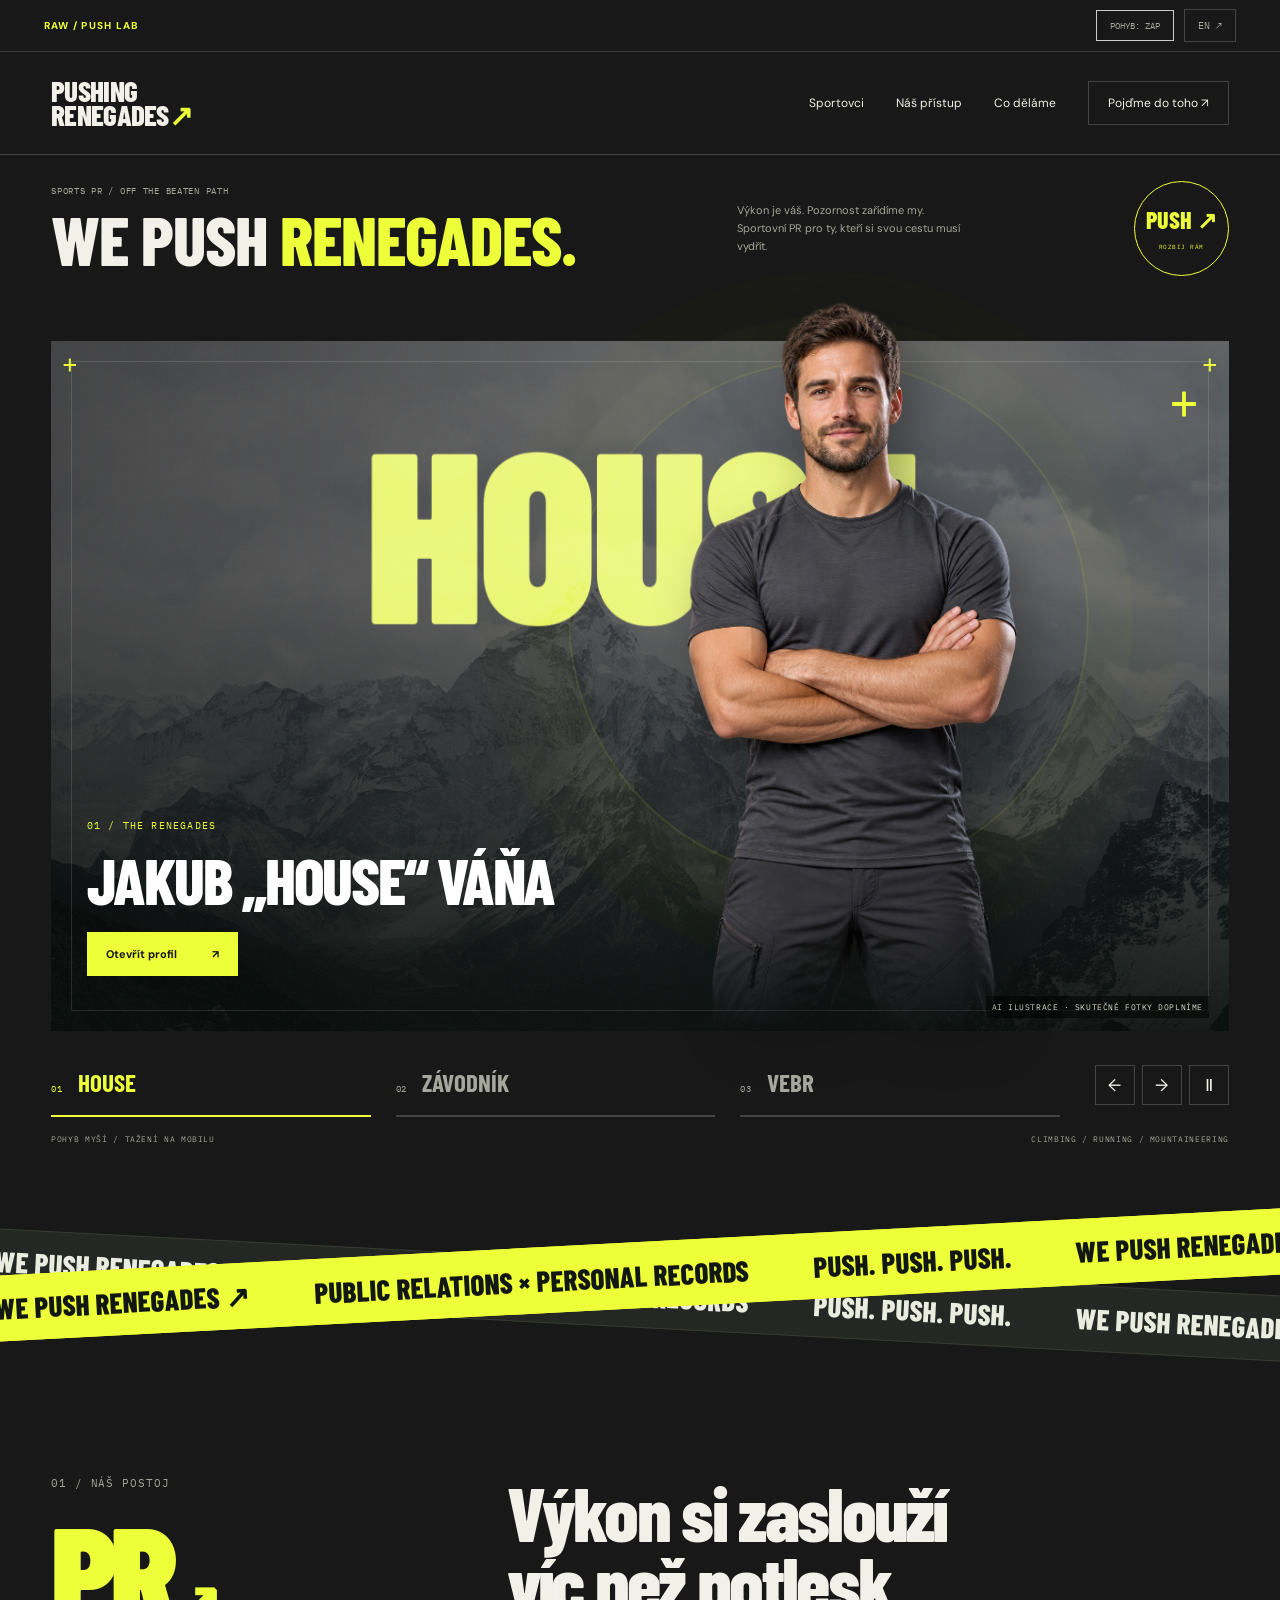
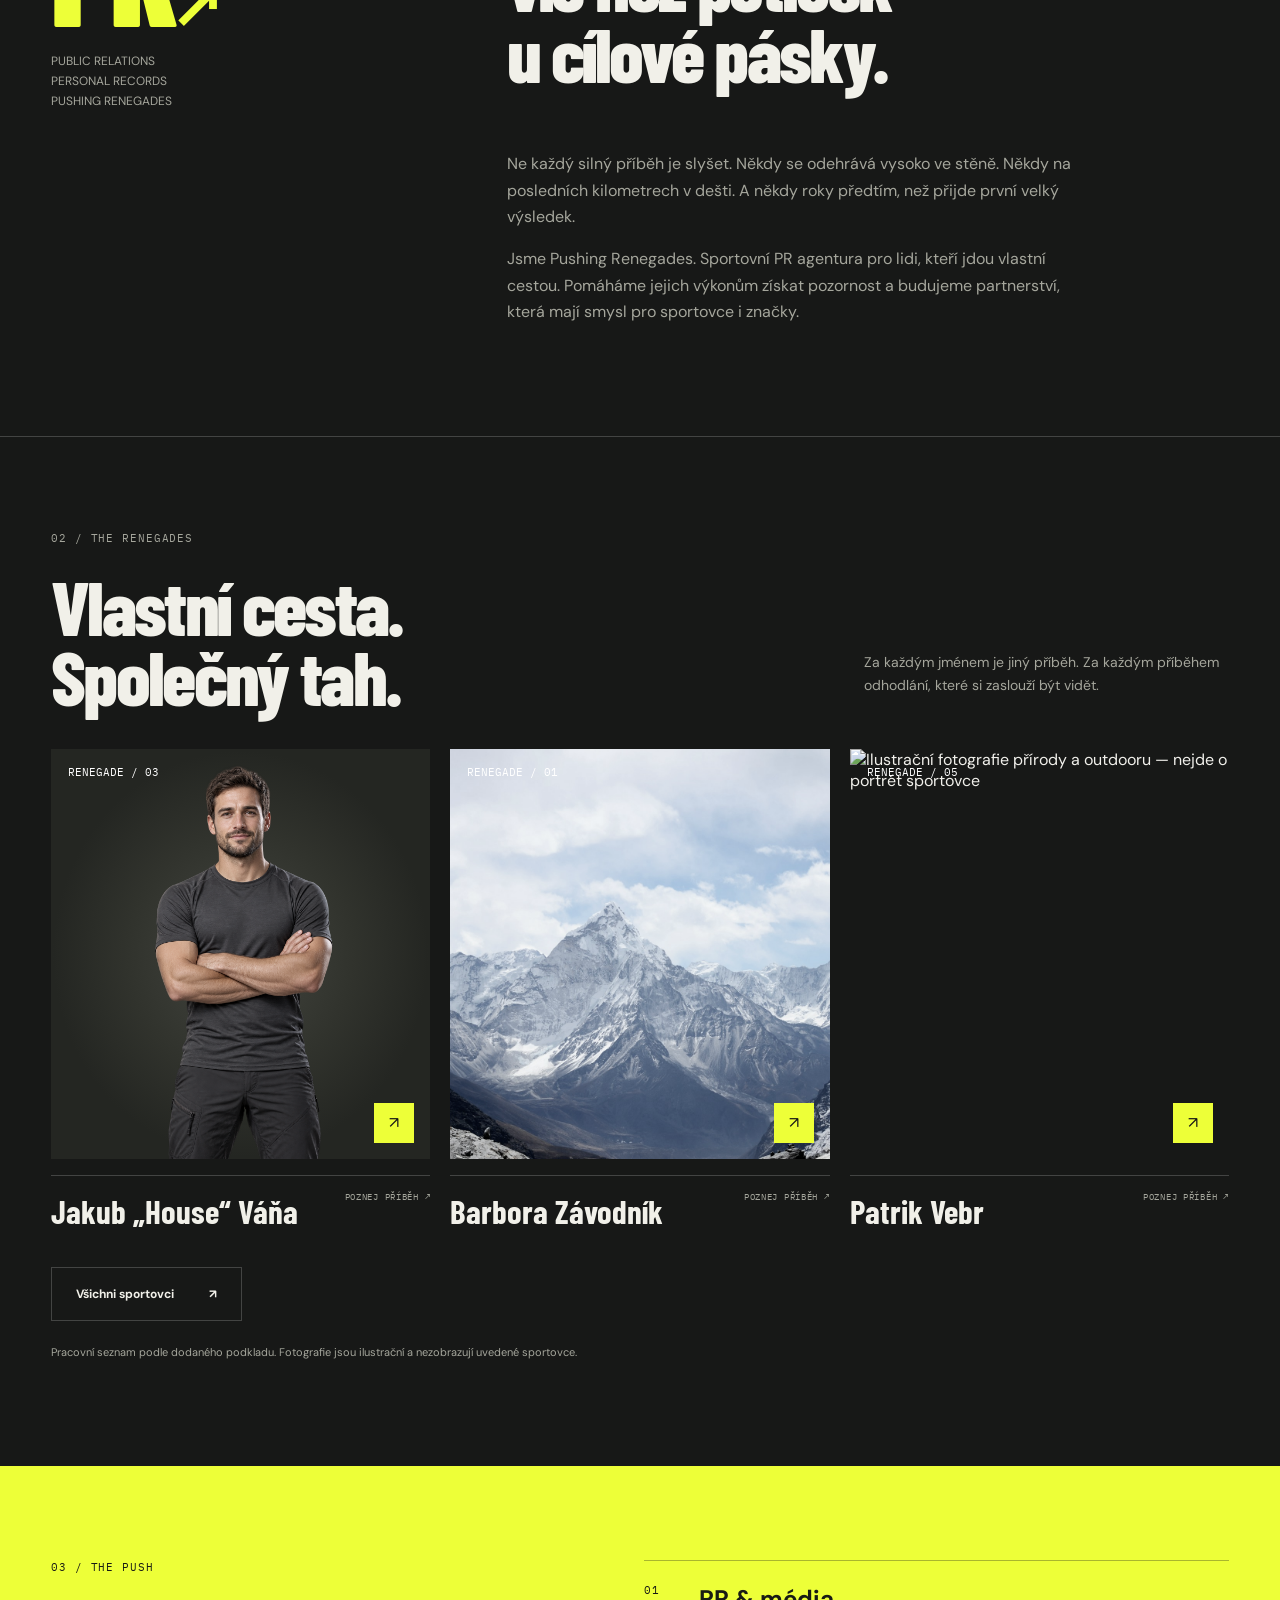
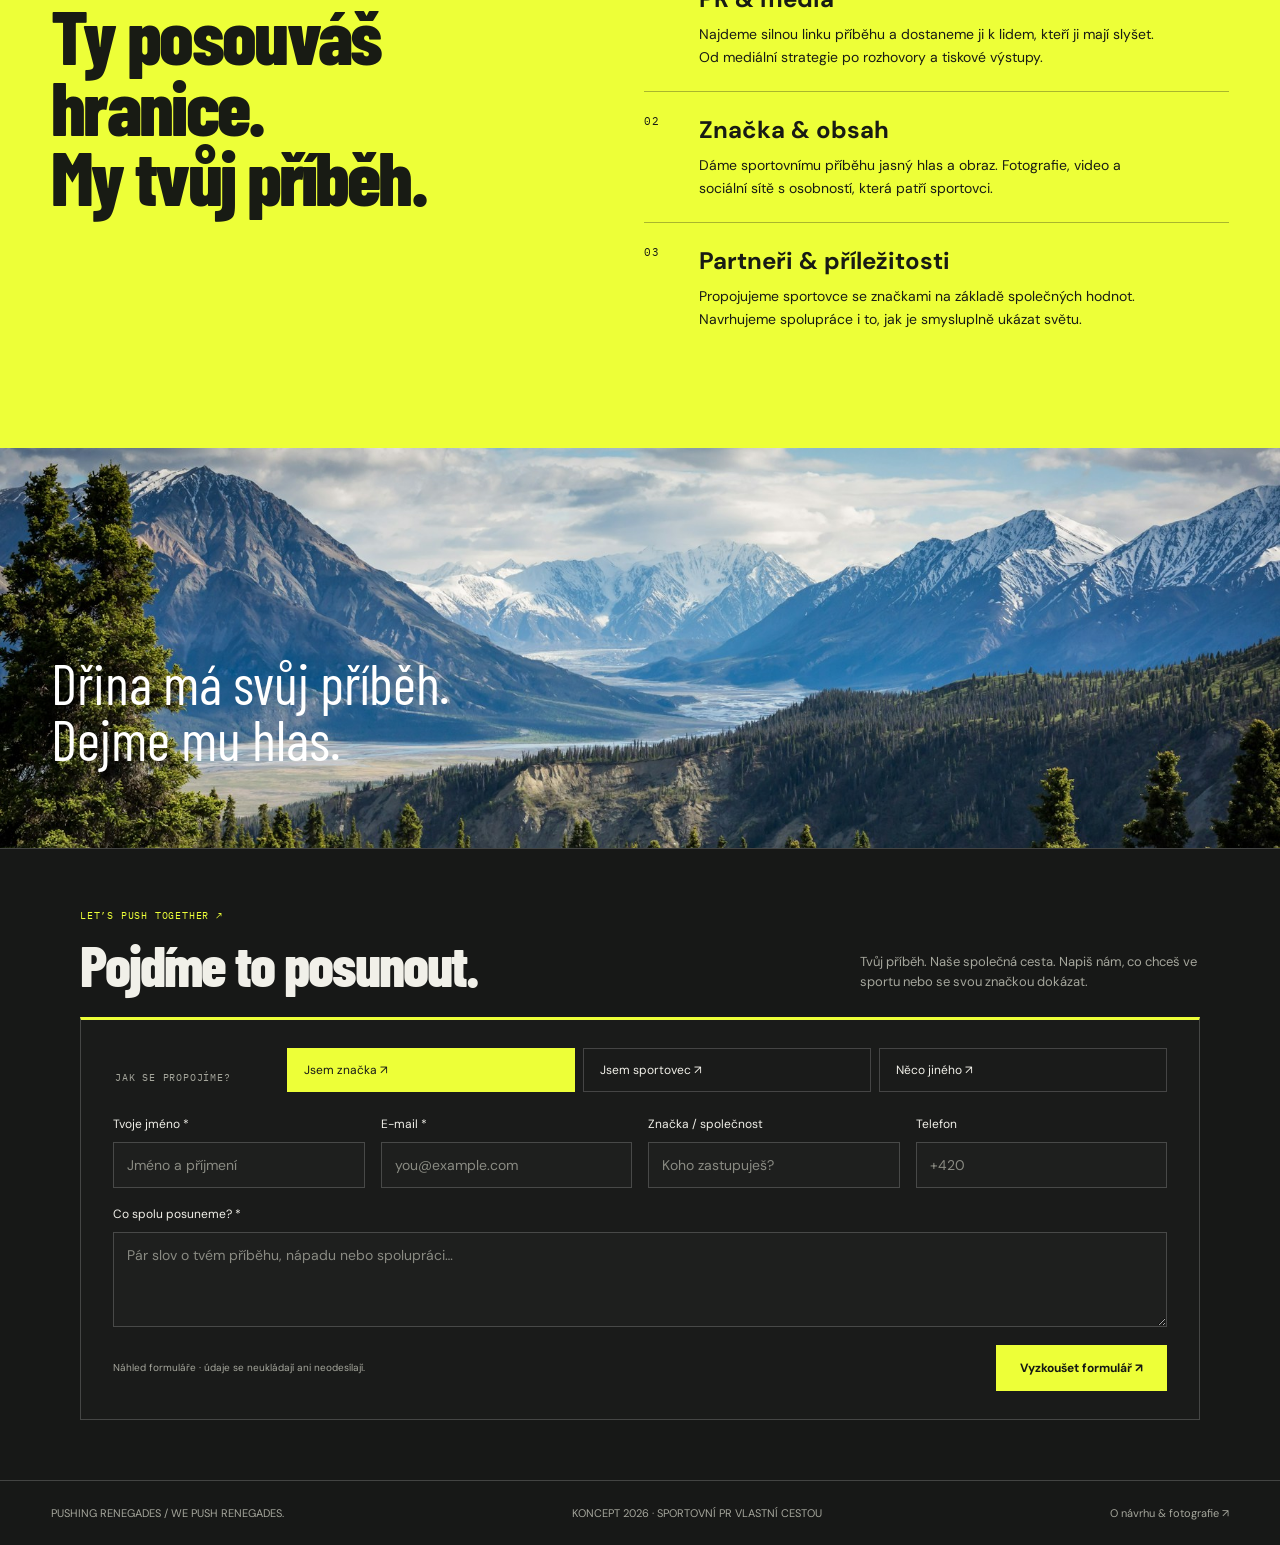
==== web/index.html @ ccca8bc5 "Initial commit: Pushing Renegades static web Co-Authored-By: Claude Opus 5.5 <noreply@anthropic.com>" ====
<!doctype html><html lang="cs"><head><meta charset="utf-8"><meta name="viewport" content="width=device-width,initial-scale=1"><meta name="description" content="Pushing Renegades. Sportovní PR, příběhy sportovců a partnerství se značkami."><title>Pushing Renegades — Design directions</title><link rel="stylesheet" href="style.css"><link rel="stylesheet" href="wow.css"><link rel="stylesheet" href="palettes.css"><link rel="stylesheet" href="refinement.css"></head><body><aside class="conceptbar"><a href="#" class="lab">RAW / PUSH LAB</a><div class="directions" aria-label="Varianty interakcí"><button data-experience="cinema">01 / BREAK THE FRAME</button><button data-experience="journey">02 / THE UNSEEN JOURNEY</button><button data-experience="partners">03 / BACK A RENEGADE</button></div><button id="motion-toggle" aria-pressed="true">POHYB: ZAP</button><button id="language">EN ↗</button></aside><aside class="palettebar" aria-label="Barevné varianty Break the Frame"><span>BREAK THE FRAME / COLOUR STUDY</span><div><button data-palette="chalk"><i style="background:#f5f3ec;border-color:#964719"></i>01 KŘÍDA / COPPER</button><button data-palette="sand"><i style="background:#e9dfc8;border-color:#4c5032"></i>02 PÍSEK / OLIVE</button><button data-palette="mist"><i style="background:#e4edef;border-color:#285963"></i>03 MLHA / PETROL</button><button data-palette="dark"><i style="background:#171817;border-color:#edff38"></i>04 PŮVODNÍ RAW</button></div></aside><div id="app"></div><dialog id="modal"><button id="close" aria-label="Zavřít / Close">×</button><div id="modalbody"></div></dialog><script src="app.js"></script><script src="wow.js"></script></body></html>
---- web/style.css ----
@import url('https://fonts.googleapis.com/css2?family=Barlow+Condensed:wght@600;700;800;900&family=DM+Sans:wght@400;500;600;700&family=IBM+Plex+Mono:wght@400;500&family=Manrope:wght@400;500;600;700;800&family=Playfair+Display:ital,wght@0,500;0,600;1,500&display=swap');
*{box-sizing:border-box}html{scroll-behavior:smooth;scroll-padding-top:95px}body{margin:0;background:var(--bg);color:var(--ink);font-family:var(--sans);--bg:#171817;--ink:#f1f0e9;--accent:#edff38;--muted:#a5a69c;--line:#ffffff30;--sans:'DM Sans',sans-serif;--heading:'Barlow Condensed',Impact,sans-serif}button,a{touch-action:manipulation}a{color:inherit;text-decoration:none}button{font:inherit;cursor:pointer}button:focus-visible,a:focus-visible{outline:3px solid var(--accent);outline-offset:5px}button{color:inherit}img{width:100%;height:100%;object-fit:cover;display:block}p{line-height:1.65}h1,h2,h3,p{margin-top:0}h1,h2{font-family:var(--heading);font-weight:800;line-height:.92;letter-spacing:-.035em}h2{font-size:clamp(50px,6vw,90px)}h3{font-size:24px}small,.eyebrow,.meta{font-family:'IBM Plex Mono',monospace;font-size:11px;letter-spacing:.08em;text-transform:uppercase}.conceptbar{min-height:52px;background:#f5f5f0;color:#161815;display:flex;align-items:center;justify-content:space-between;gap:20px;padding:9px 3.4%;position:sticky;top:0;z-index:20;border-bottom:1px solid #ddd}.lab{font-size:10px;letter-spacing:.13em;font-weight:800}.directions{display:flex;gap:5px}.conceptbar button{background:none;border:1px solid transparent;padding:9px 13px;font-family:'IBM Plex Mono',monospace;font-size:10px}.conceptbar button.active{background:#171817;color:#fff}.conceptbar #language{border-color:#ccc}.site-nav{display:flex;align-items:center;justify-content:space-between;padding:27px 4%;border-bottom:1px solid var(--line);gap:25px}.wordmark{font-family:var(--heading);font-size:29px;font-weight:800;line-height:.82;letter-spacing:-.025em}.wordmark b{color:var(--accent)}.site-nav nav{display:flex;align-items:center;gap:32px;font-size:12px}.nav-cta{border:1px solid var(--line);padding:13px 19px}.hero{position:relative;min-height:720px;padding:48px 4% 34px;overflow:hidden;display:flex;flex-direction:column;justify-content:space-between}.hero .backdrop{position:absolute;inset:0;z-index:-2}.hero:after{content:'';position:absolute;inset:0;background:linear-gradient(90deg,#0009,transparent 85%),linear-gradient(0deg,#0007,transparent 60%);z-index:-1}.hero h1{font-size:clamp(85px,12.5vw,200px);max-width:1150px;margin:34px 0;color:#f8f8ee;text-transform:uppercase}.hero h1 em{font-style:normal;color:var(--accent)}.hero-top,.hero-bottom{display:flex;justify-content:space-between;align-items:flex-start;gap:25px;color:#fff}.hero-bottom p{max-width:365px;font-size:15px}.button{display:inline-flex;align-items:center;justify-content:space-between;gap:35px;padding:18px 24px;background:var(--accent);color:#141714;border:0;font-size:12px;font-weight:700}.button.ghost{background:transparent;border:1px solid var(--line);color:var(--ink)}.hero-bottom .button{align-self:end}.ticker{padding:19px 4%;display:flex;justify-content:space-between;gap:15px;overflow:hidden;background:var(--accent);color:#161815;font-family:var(--heading);font-size:26px;font-weight:700;white-space:nowrap}.section{padding:94px 4%}.section-head{display:flex;justify-content:space-between;gap:45px;align-items:end;margin-bottom:38px}.section-head p{max-width:365px;color:var(--muted);font-size:14px}.eyebrow{display:block;margin-bottom:25px;color:var(--muted)}.section-head h2{margin-bottom:0}.manifesto{display:grid;grid-template-columns:1fr 2fr;gap:8%;border-bottom:1px solid var(--line)}.manifesto h2{max-width:900px}.manifesto p{max-width:590px;color:var(--muted)}.manifesto .pr-stamp{font:900 140px/.8 var(--heading);color:var(--accent);letter-spacing:-.06em}.athletes{display:grid;grid-template-columns:repeat(3,1fr);gap:30px 20px}.athlete .picture{height:410px;position:relative;overflow:hidden}.athlete img{transition:transform .5s;filter:saturate(.65)}.athlete:hover img{transform:scale(1.035)}.picture .number{position:absolute;top:16px;left:17px;color:white;font-family:'IBM Plex Mono',monospace;font-size:11px}.picture .arrow{position:absolute;bottom:16px;right:16px;width:40px;height:40px;background:var(--accent);color:#151515;display:grid;place-items:center}.athlete .caption{border-top:1px solid var(--line);margin-top:16px;padding-top:15px;display:flex;justify-content:space-between;gap:15px}.athlete h3{font-family:var(--heading);font-size:33px;margin:0}.athlete small{font-size:9px;color:var(--muted);max-width:100px}.note{font-size:11px;color:var(--muted);margin-top:22px}.services{background:var(--accent);color:#181b14;display:grid;grid-template-columns:1fr 1.2fr;gap:9%}.services .eyebrow{color:inherit}.service{border-top:1px solid #16181550;padding:22px 0;display:grid;grid-template-columns:40px 1fr;gap:15px}.service h3{margin-bottom:9px}.service p{font-size:14px;max-width:460px;margin:0}.landscape{height:400px;position:relative}.landscape p{position:absolute;bottom:25px;left:4%;color:#fff;font-family:var(--heading);font-size:56px;line-height:1}.contact{display:grid;grid-template-columns:1.5fr 1fr;gap:10%;align-items:center}.contact h2{font-size:clamp(60px,8vw,120px)}.contact p{color:var(--muted)}footer{padding:25px 4%;border-top:1px solid var(--line);display:flex;justify-content:space-between;gap:20px;font-size:11px;color:var(--muted)}.profile-hero{display:grid;grid-template-columns:1fr 1fr;min-height:640px}.profile-copy{padding:55px 8%;display:flex;flex-direction:column;align-items:start;justify-content:space-between}.profile-copy h1{font-size:clamp(65px,8vw,130px);margin:35px 0}.profile-image{position:relative;min-height:550px}.profile-image small{position:absolute;bottom:18px;left:20px;color:white;background:#1119;padding:9px}.profile-copy p{color:var(--muted);max-width:420px}.socials{display:flex;gap:8px;flex-wrap:wrap}.socials button{border:1px solid var(--line);background:none;padding:11px 15px;font-size:11px}.story{display:grid;grid-template-columns:1fr 1.4fr;gap:12%;border-top:1px solid var(--line)}.story p{color:var(--muted)}.partners{background:var(--accent);color:#171a15}.partners .eyebrow,.partners p{color:inherit}.partnergrid{display:grid;grid-template-columns:2fr 1fr 1fr;gap:15px}.partner{border:1px solid #16181540;padding:35px;min-height:170px;display:flex;flex-direction:column;justify-content:space-between}.partner strong{font-family:var(--heading);font-size:32px}.partner small{font-size:9px}.gallery{display:grid;grid-template-columns:1.4fr 1fr 1fr;gap:15px;height:360px}.gallery button{padding:0;border:0;position:relative;overflow:hidden}.gallery .play{position:absolute;inset:0;display:grid;place-items:center;color:white;font-size:45px;background:#0002}.gallery label{position:absolute;bottom:18px;left:18px;color:#fff;font-size:12px}.spec{padding:25px 4%;border-bottom:1px solid var(--line);display:flex;justify-content:space-between;gap:20px;font:10px/1.5 'IBM Plex Mono',monospace;color:var(--muted)}dialog{max-width:900px;width:90%;max-height:90vh;border:1px solid var(--line);background:var(--bg);color:var(--ink);padding:45px}dialog::backdrop{background:#000b}dialog #close{position:absolute;top:10px;right:15px;background:none;border:0;font-size:30px}dialog img{max-height:70vh;object-fit:contain}dialog h2{font-size:50px}dialog p{max-width:600px}.field{--bg:#ece9df;--ink:#253b2e;--accent:#bf542f;--muted:#657064;--line:#253b2e35;--heading:'Playfair Display',Georgia,serif;--sans:'DM Sans',sans-serif}.field .wordmark{font-family:'DM Sans',sans-serif;font-size:23px}.field .hero{margin:24px 4% 0;padding:0;min-height:690px;display:grid;grid-template-columns:1.1fr 1fr;gap:45px;overflow:visible}.field .hero .backdrop{position:absolute;left:52%;width:48%;height:100%;z-index:0}.field .hero:after{display:none}.field .hero-top{grid-column:1;color:var(--ink);padding-top:25px}.field .hero-top span:last-child{display:none}.field .hero h1{grid-column:1;color:var(--ink);font-size:clamp(65px,7.4vw,115px);font-weight:500;line-height:1.03;text-transform:none;position:relative;z-index:1;width:116%;margin:10px 0}.field .hero h1 em{font-style:italic}.field .hero-bottom{grid-column:1;color:var(--ink);flex-direction:column;align-items:start;justify-content:start;padding-bottom:30px}.field .hero-bottom .button{align-self:start;color:#fff}.field .ticker{margin-top:30px;background:none;color:var(--ink);font:11px 'IBM Plex Mono',monospace;border-block:1px solid var(--line);padding-block:24px}.field h2{font-weight:500;line-height:1.07;font-size:clamp(43px,5vw,73px)}.field .manifesto{grid-template-columns:1fr 1.65fr}.field .manifesto .pr-stamp{font-family:var(--heading);font-size:100px;font-style:italic}.field .athletes{grid-template-columns:repeat(3,1fr);gap:45px 30px}.field .athlete:nth-child(3n+2){padding-top:65px}.field .athlete h3{font-size:25px;font-weight:500}.field .picture .arrow{background:var(--bg);color:var(--ink);border-radius:50%}.field .services{background:#253b2e;color:#eee9df}.field .service{border-color:#ffffff45}.field .contact h2{font-size:80px}.field .button{color:#fff}.field .partners{background:#dedfce;color:#253b2e}.field .profile-copy h1{font-weight:500}.altitude{--bg:#e8eef0;--ink:#102c3a;--accent:#ace8ff;--muted:#5b7482;--line:#102c3a35;--heading:'Manrope',sans-serif;--sans:'Manrope',sans-serif}.altitude .site-nav{background:#102c3a;color:#f1f6f7}.altitude .wordmark{font-size:23px;letter-spacing:-.05em}.altitude .hero{min-height:750px;text-align:center;align-items:center;padding-top:38px}.altitude .hero:after{background:linear-gradient(0deg,#09202bec,transparent 80%)}.altitude .hero .backdrop img{object-position:50% 43%}.altitude .hero h1{font-size:clamp(65px,8.7vw,140px);max-width:1120px;letter-spacing:-.075em;line-height:1.04;margin-top:130px}.altitude .hero-top,.altitude .hero-bottom{width:100%}.altitude .hero-top{justify-content:space-between}.altitude .hero-bottom{text-align:left;align-items:end}.altitude .ticker{font:11px 'IBM Plex Mono',monospace;background:#102c3a;color:#ace8ff;padding-block:25px}.altitude h2{font-size:clamp(43px,5vw,75px);line-height:1.08;letter-spacing:-.06em}.altitude .manifesto .pr-stamp{font:800 120px/.9 'Manrope',sans-serif;color:#102c3a}.altitude .athletes{grid-template-columns:repeat(2,1fr);gap:35px}.altitude .athlete .picture{height:370px}.altitude .athlete h3{font-size:26px}.altitude .services{background:#102c3a;color:#eef7ff}.altitude .service{border-color:#ffffff35}.altitude .partners{background:#102c3a;color:#eef7ff}.altitude .partner{border-color:#ffffff45}.altitude .profile-copy h1{font-size:clamp(60px,6.5vw,105px);line-height:1.02}.altitude .landscape{height:460px}.altitude .landscape p{font-size:55px;max-width:650px}.altitude .contact h2{font-size:75px}
@media(min-width:1700px){#app{max-width:1800px;margin:auto}}@media(max-width:900px){.lab{display:none}.conceptbar{gap:7px;padding:8px 3%}.conceptbar button{padding:9px 6px;font-size:9px}.site-nav nav{gap:15px}.hero{min-height:620px}.hero h1{font-size:110px}.section{padding:65px 5%}.athlete .picture{height:310px}.manifesto{gap:30px}.manifesto .pr-stamp{font-size:100px}.field .hero h1{font-size:75px}.field .hero{min-height:650px}.athlete .caption{flex-direction:column}.athlete small{max-width:none}.partner{padding:25px}.gallery{height:280px}.profile-copy h1{font-size:70px}}@media(max-width:600px){.conceptbar{flex-wrap:nowrap}.directions{gap:0;flex:1;justify-content:space-between}.conceptbar button{font-size:8px;padding:10px 4px}.site-nav{padding:22px 5%;align-items:center}.wordmark{font-size:25px}.site-nav nav a:not(.nav-cta){display:none}.nav-cta{font-size:10px;padding:11px}.hero{min-height:620px;padding:30px 5%}.hero-top{font-size:9px}.hero-top span:last-child{max-width:100px;text-align:right}.hero h1{font-size:clamp(72px,20vw,120px);line-height:.93}.hero-bottom{flex-direction:column;gap:10px}.hero-bottom .button{align-self:start}.hero-bottom p{font-size:13px}.ticker{font-size:19px;gap:30px}.ticker span:nth-child(n+3){display:none}.section{padding:60px 5%}.section-head{align-items:start;flex-direction:column;gap:20px}.section-head p{margin:0}.manifesto,.services,.contact,.story{grid-template-columns:1fr;gap:30px}.manifesto .pr-stamp{font-size:75px}.manifesto h2{font-size:52px}.athletes,.field .athletes,.altitude .athletes{grid-template-columns:1fr 1fr;gap:28px 14px}.athlete .picture,.altitude .athlete .picture{height:240px}.athlete h3,.field .athlete h3,.altitude .athlete h3{font-size:22px}.athlete small{font-size:8px}.picture .arrow{width:28px;height:28px;right:8px;bottom:8px}.picture .number{left:10px;top:10px}.landscape{height:300px}.landscape p{font-size:42px}.contact h2,.field .contact h2,.altitude .contact h2{font-size:58px}.spec{flex-direction:column;font-size:9px;gap:7px}.field .hero{display:flex;margin:0;padding:35px 5% 0;min-height:0;gap:10px;align-items:start}.field .hero .backdrop{position:relative;left:0;width:100%;height:350px;order:4}.field .hero h1{font-size:70px;width:100%;margin:10px 0}.field .hero-top{padding:0}.field .hero-bottom{padding:0 0 25px}.field .ticker{margin-top:20px}.field .manifesto{grid-template-columns:1fr}.field .athlete:nth-child(3n+2){padding-top:0}.field h2{font-size:45px}.altitude .hero{min-height:670px}.altitude .hero h1{font-size:65px;margin-top:95px}.altitude .hero-top span:last-child{display:none}.altitude .hero-bottom{align-items:start}.altitude .landscape p{font-size:38px}.profile-hero{grid-template-columns:1fr}.profile-copy{padding:35px 5%}.profile-copy h1,.field .profile-copy h1,.altitude .profile-copy h1{font-size:75px}.profile-image{min-height:400px;height:400px}.partnergrid{grid-template-columns:1fr 1fr}.partner:first-child{grid-column:1/-1}.partner{min-height:140px}.gallery{height:auto;grid-template-columns:1fr 1fr}.gallery button{height:200px}.gallery button:first-child{grid-column:1/-1;height:280px}footer{flex-direction:column}.services h2{margin-bottom:20px}dialog{padding:40px 25px}}@media(prefers-reduced-motion:reduce){html{scroll-behavior:auto}*{transition:none!important}}

.hero{isolation:isolate}
/* V2: raw motion / layered athlete showcase */
body{overflow-x:hidden}.field{--bg:#191a16;--ink:#efeadb;--accent:#ff6535;--muted:#aaa89c;--line:#efeadb30;--heading:'Barlow Condensed',Impact,sans-serif;--sans:'DM Sans',sans-serif}.altitude{--bg:#080e12;--ink:#e8f3f7;--accent:#6ce9fa;--muted:#8fa6b0;--line:#c6e5f02c;--heading:'Barlow Condensed',Impact,sans-serif;--sans:'Manrope',sans-serif}.conceptbar{gap:10px}.conceptbar #motion-toggle{font-size:9px;border-color:#ccc;white-space:nowrap}.field .wordmark,.altitude .wordmark{font-family:var(--heading);font-size:29px}.field h2,.altitude h2{font-family:var(--heading);font-weight:800;line-height:.94;text-transform:uppercase;font-size:clamp(48px,6vw,90px);letter-spacing:-.025em}.field .manifesto{grid-template-columns:1fr 2fr}.field .manifesto .pr-stamp,.altitude .manifesto .pr-stamp{font-family:var(--heading);font-size:140px;font-style:normal;color:var(--accent)}.field .athlete:nth-child(3n+2){padding-top:0}.field .athlete h3,.altitude .athlete h3{font:700 33px/.98 var(--heading);text-transform:uppercase}.field .athlete .picture{clip-path:polygon(0 0,100% 0,100% 92%,90% 100%,0 100%)}.field .picture .arrow{background:var(--accent);color:#111;border-radius:0}.field .services{background:#3c3d2d}.field .partners{background:var(--accent);color:#141510}.field .button{color:#12130f}.field .profile-copy h1{font-weight:800;text-transform:uppercase}.altitude .site-nav,.altitude .services,.altitude .partners{background:#101b22}.altitude .athletes{grid-template-columns:repeat(3,1fr);gap:22px}.altitude .athlete .picture{height:410px}.altitude .profile-copy h1{font-family:var(--heading);text-transform:uppercase}.altitude .section{background-image:linear-gradient(#8ad2e005 1px,transparent 1px),linear-gradient(90deg,#8ad2e005 1px,transparent 1px);background-size:70px 70px}.button{transition:transform .25s,box-shadow .25s}.button:hover{transform:translateY(-3px);box-shadow:5px 5px 0 #ffffff25}.showcase{--mx:0;--my:0;position:relative;padding:30px 4% 16px;isolation:isolate;outline-offset:-4px}.showcase-head{display:flex;align-items:center;justify-content:space-between;gap:40px;margin-bottom:26px}.showcase-head .eyebrow{margin-bottom:12px;font-size:9px}.showcase h1{font-family:var(--heading);font-size:clamp(38px,4.3vw,68px);margin:0;line-height:.9;letter-spacing:-.015em}.showcase h1 em{color:var(--accent);font-style:normal}.showcase-head p{max-width:290px;font-size:12px;margin:0;color:var(--muted)}.depth-stage{height:clamp(460px,45vw,680px);position:relative;perspective:1500px;margin-top:40px}.depth-slide{position:absolute;inset:0;opacity:0;visibility:hidden;pointer-events:none;transition:opacity .65s,visibility .65s;transform-style:preserve-3d}.depth-slide.is-current{opacity:1;visibility:visible;pointer-events:auto}.scene-background{position:absolute;inset:0;overflow:hidden;background:#252c25;clip-path:polygon(0 0,100% 0,100% 100%,0 100%)}.scene-background img{filter:brightness(.57) saturate(.42);transform:scale(1.09) translate(calc(var(--mx)*-15px),calc(var(--my)*-10px));transition:transform .7s ease-out}.scene-shade{position:absolute;inset:0;background:linear-gradient(0deg,#080c0ad9,transparent 65%),linear-gradient(90deg,#0005,transparent 60%)}.scene-lines{position:absolute;inset:16px;border:1px solid #ffffff20;pointer-events:none}.scene-lines:before,.scene-lines:after{content:'+';font:26px 'IBM Plex Mono',monospace;position:absolute;top:-16px;color:var(--accent)}.scene-lines:before{left:-10px}.scene-lines:after{right:-10px}.scene-word{position:absolute;left:0;right:0;top:9%;font:900 clamp(100px,17vw,270px)/.8 var(--heading);text-align:center;letter-spacing:-.02em;color:var(--accent);transform:translate3d(calc(var(--mx)*14px),calc(var(--my)*9px),35px);transition:transform .7s ease-out;white-space:nowrap;opacity:.95}.scene-figure{position:absolute;left:35%;right:2%;top:-58px;bottom:0;pointer-events:none;transform:translate3d(calc(var(--mx)*38px),calc(var(--my)*22px),85px) rotateY(calc(var(--mx)*7deg));transition:transform .7s ease-out;filter:drop-shadow(15px 25px 25px #0005);transform-origin:50% 80%}.scene-figure img{object-fit:contain;object-position:50% 100%;width:100%;height:100%}.scene-copy{position:absolute;left:3%;bottom:40px;z-index:4;max-width:48%}.scene-index{font:10px 'IBM Plex Mono',monospace;letter-spacing:.12em;color:var(--accent)}.scene-copy h2,.field .scene-copy h2,.altitude .scene-copy h2{color:#fff;font:800 clamp(35px,5vw,75px)/.91 var(--heading);margin:17px 0 22px;max-width:500px;text-transform:uppercase}.scene-copy .button{font-size:11px;padding:15px 19px}.scene-grit{position:absolute;inset:0;pointer-events:none;opacity:.08;background-image:url("data:image/svg+xml,%3Csvg xmlns='http://www.w3.org/2000/svg' width='140' height='140'%3E%3Cfilter id='n'%3E%3CfeTurbulence type='fractalNoise' baseFrequency='.85' numOctaves='3' stitchTiles='stitch'/%3E%3C/filter%3E%3Crect width='100%25' height='100%25' opacity='.7' filter='url(%23n)'/%3E%3C/svg%3E")}.scene-caption{position:absolute;bottom:13px;right:20px;font:8px 'IBM Plex Mono',monospace;letter-spacing:.07em;color:#dfdfd3;background:#0008;padding:6px;z-index:5}.scene-cross{position:absolute;right:30px;top:35px;font:50px/1 'IBM Plex Mono',monospace;color:var(--accent)}.depth-slide.is-current .scene-copy{animation:copy-in .65s both}.depth-slide.is-current .scene-word{animation:word-in .8s both}.carousel-controls{display:flex;gap:35px;align-items:center;margin-top:23px}.carousel-tabs{display:grid;grid-template-columns:repeat(3,1fr);flex:1;gap:25px}.carousel-tab{position:relative;display:flex;align-items:baseline;gap:15px;padding:13px 0 18px;background:none;border:0;border-bottom:2px solid var(--line);color:var(--muted);text-align:left}.carousel-tab small{font-size:9px}.carousel-tab span{font:700 25px var(--heading)}.carousel-tab.selected{color:var(--accent);border-bottom-color:var(--accent)}.carousel-tab i{position:absolute;bottom:-2px;left:0;height:2px;width:100%;background:var(--ink);transform:scaleX(0);transform-origin:left}.autoplay-on .carousel-tab.selected i{animation:slide-progress 6.5s linear infinite}.carousel-arrows{display:flex;gap:7px}.carousel-arrows button{height:40px;width:40px;border:1px solid var(--line);background:transparent;font-size:17px}.carousel-arrows button:hover{background:var(--accent);color:#111}.interaction-hint{display:flex;justify-content:space-between;gap:20px;font:8px 'IBM Plex Mono',monospace;letter-spacing:.08em;color:var(--muted);margin:17px 0}.tapes{height:155px;position:relative;margin:32px 0 20px;isolation:isolate}.motion-tape{position:absolute;left:-3%;width:106%;top:35px;overflow:hidden;transform:rotate(-3deg);background:var(--accent);color:#121712;border-block:1px solid var(--accent);z-index:2}.tape-track{display:flex;width:max-content;animation:tape-scroll 30s linear infinite}.tape-track>div{display:flex;align-items:center;gap:65px;padding:14px 32px;font:800 29px var(--heading);white-space:nowrap}.second{transform:rotate(3deg);top:55px;background:#242724;color:#e9ecdf;z-index:1;border-color:#5e675450}.second .tape-track{animation-direction:reverse;animation-duration:38s}.motion-tape:hover .tape-track{animation-play-state:paused}.reveal{opacity:0;transform:translateY(24px);transition:opacity .75s var(--reveal-delay),transform .75s var(--reveal-delay)}.reveal.revealed{opacity:1;transform:none}.field .showcase-head h1{font-style:italic}.field .depth-stage{margin-top:55px}.field .scene-background{clip-path:polygon(4% 0,100% 0,96% 100%,0 100%)}.field .scene-word{font-style:italic;top:12%;transform:rotate(-4deg);letter-spacing:-.03em}.field .scene-background img{filter:sepia(.3) saturate(.6) brightness(.45)}.field .scene-lines{border-color:#ff653570;inset:24px 45px;transform:skew(-5deg)}.field .scene-copy{left:5%}.field .scene-cross{right:6%;font-size:80px;transform:rotate(45deg)}.field .carousel-tab.selected{border-color:var(--accent)}.altitude .showcase-head h1{letter-spacing:.03em}.altitude .scene-background img{filter:grayscale(.7) brightness(.4)}.altitude .scene-word{color:transparent;-webkit-text-stroke:1.5px var(--accent);letter-spacing:.03em}.altitude .scene-lines{background:linear-gradient(#a9e9ff15 1px,transparent 1px),linear-gradient(90deg,#a9e9ff15 1px,transparent 1px);background-size:70px 70px;border-color:#a9e9ff40}.altitude .scene-copy{padding-left:20px;border-left:2px solid var(--accent)}.altitude .scene-figure{filter:drop-shadow(0 0 30px #6ce9fa25)}.altitude .motion-tape{transform:rotate(-1.5deg)}.altitude .second{transform:rotate(1.5deg);background:#0d222a}.altitude .carousel-tab span{font-family:'IBM Plex Mono',monospace;font-size:15px}.altitude .scene-cross{border:1px solid var(--accent);width:70px;height:70px;border-radius:50%;text-align:center;line-height:63px}.motion-off *, .motion-off *:before,.motion-off *:after{animation:none!important;transition:none!important}.motion-off .reveal{opacity:1;transform:none}.motion-off .scene-figure,.motion-off .scene-word{transform:none!important}.motion-off .scene-background img{transform:scale(1.09)!important}.motion-off .tape-track{transform:none}
@keyframes tape-scroll{to{transform:translateX(-50%)}}@keyframes slide-progress{to{transform:scaleX(1)}}@keyframes copy-in{from{opacity:0;translate:0 20px}to{opacity:1;translate:0 0}}@keyframes word-in{from{opacity:0;translate:35px 0}to{opacity:.95;translate:0 0}}
@media(max-width:900px){.showcase-head{gap:25px}.showcase-head p{max-width:240px}.scene-word{font-size:17vw}.scene-figure{left:30%;right:-3%}.carousel-tab{gap:8px}.carousel-tab span{font-size:22px}.conceptbar{flex-wrap:wrap}.directions{flex:1}.field .athletes,.altitude .athletes{gap:20px}.altitude .athlete .picture{height:310px}}
@media(max-width:600px){.conceptbar{gap:3px;flex-wrap:wrap;justify-content:end}.directions{width:100%;flex:auto}.conceptbar button{font-size:9px;padding:8px 6px}.conceptbar #motion-toggle{font-size:8px;padding:5px}.conceptbar #language{font-size:8px;padding:5px 10px}.showcase{padding:25px 5% 10px}.showcase-head{display:block;margin:0}.showcase h1{font-size:43px}.showcase-head .eyebrow{font-size:8px}.showcase-head p{font-size:11px;max-width:320px;margin-top:15px}.depth-stage,.field .depth-stage{height:480px;margin-top:43px}.scene-figure{left:9%;right:-9%;top:-30px;bottom:90px}.scene-word{top:9%;font-size:21vw}.scene-copy{left:6%;bottom:35px;max-width:90%}.scene-copy h2,.field .scene-copy h2,.altitude .scene-copy h2{font-size:40px;max-width:300px;margin:10px 0 14px;text-shadow:0 2px 18px #000}.scene-copy .button{padding:12px 16px;font-size:10px}.scene-shade{background:linear-gradient(0deg,#080c0af5,transparent 90%)}.scene-index{font-size:8px}.scene-caption{bottom:8px;right:7px;font-size:6px;padding:5px}.scene-cross{font-size:25px;top:20px;right:20px}.carousel-controls{gap:15px;flex-wrap:wrap;margin-top:10px}.carousel-tabs{gap:14px;flex-basis:100%}.carousel-tab span{font-size:22px}.carousel-tab small{font-size:8px}.carousel-arrows{margin-left:auto}.carousel-arrows button{width:34px;height:34px}.interaction-hint{margin-top:5px;font-size:7px}.interaction-hint span:last-child{display:none}.tapes{height:120px;margin:20px 0 0}.tape-track>div{font-size:23px;padding:10px 22px;gap:35px}.field .manifesto{grid-template-columns:1fr}.field .manifesto .pr-stamp,.altitude .manifesto .pr-stamp{font-size:85px}.field .scene-lines{inset:20px}.field .scene-cross{font-size:50px;top:20px}.altitude .scene-cross{width:40px;height:40px;line-height:35px;font-size:24px}.altitude .carousel-tab span{font-size:13px}.altitude .scene-copy{padding-left:10px}.field .athletes,.altitude .athletes{grid-template-columns:1fr 1fr;gap:25px 14px}.altitude .athlete .picture{height:240px}.field .athlete h3,.altitude .athlete h3{font-size:24px}}
@media(prefers-reduced-motion:reduce){.tape-track,.autoplay-on .carousel-tab.selected i,.depth-slide.is-current .scene-copy,.depth-slide.is-current .scene-word{animation:none}.reveal{opacity:1;transform:none}}
---- web/wow.css ----
/* RAW / PUSH: one identity, three interaction concepts */
html{scroll-padding-top:120px}.conceptbar{background:#171817;color:#f1f0e9;border-color:#ffffff25}.conceptbar button.active{background:#edff38;color:#171817}.lab{color:#edff38;white-space:nowrap}.spec{font-size:9px}.spec a{color:var(--accent)}.showcase.cinematic{padding:26px 4% 14px}.cinematic .showcase-head{position:relative;gap:22px}.cinematic .showcase-head h1{font-size:clamp(45px,5.4vw,85px)}.cinematic .showcase-head p{max-width:235px;font-size:11px}.cinematic .depth-stage{height:min(64vw,690px);margin-top:65px}.cinematic .scene-word{font-size:clamp(135px,19vw,300px);top:13%;mix-blend-mode:screen}.cinematic .scene-figure{top:-80px;left:32%;right:-2%;transition:transform 1s cubic-bezier(.2,.7,.1,1),filter 1s}.cinematic .scene-background img{filter:grayscale(.75) brightness(.45);transition:transform 1s,filter 1s}.cinematic .scene-copy{bottom:55px}.cinema-orbit{position:absolute;right:12%;top:3%;width:44%;aspect-ratio:1;border:1px solid #edff3838;border-radius:50%;transform:translate3d(calc(var(--mx)*-22px),calc(var(--my)*-14px),10px);box-shadow:0 0 0 45px #edff3804,0 0 0 90px #edff3803;z-index:1;pointer-events:none}.cinematic .scene-lines{inset:20px;z-index:1}.cinematic .scene-word{z-index:2}.cinematic .scene-figure{z-index:3}.cinematic .scene-grit{z-index:4}.cinematic .scene-copy{z-index:5}.cinematic .scene-caption{z-index:6}.cinematic .scene-cross{z-index:5}#push-depth{width:95px;min-width:95px;height:95px;border:1px solid var(--accent);border-radius:50%;background:transparent;color:var(--accent);display:flex;flex-direction:column;align-items:center;justify-content:center;gap:8px;transition:background .3s,color .3s,transform .3s}#push-depth span{font:800 24px var(--heading)}#push-depth small{font-size:6px}#push-depth:hover,#push-depth[aria-pressed=true]{background:var(--accent);color:#171817;transform:rotate(-8deg)}.cinematic.depth-expanded .scene-figure{transform:translate3d(calc(var(--mx)*52px),calc(var(--my)*30px - 12px),120px) scale(1.12);filter:drop-shadow(0 10px 35px #0009)}.cinematic.depth-expanded .scene-background img{transform:scale(1.2) translate(calc(var(--mx)*-22px),calc(var(--my)*-16px));filter:grayscale(1) brightness(.25)}.cinematic.depth-expanded .scene-word{color:transparent;-webkit-text-stroke:2px #edff38}.cinematic.depth-expanded .cinema-orbit{border-color:#edff38;box-shadow:0 0 0 55px #edff3808,0 0 0 110px #edff3804}.journey-intro{padding:65px 5% 80px;position:relative}.journey-intro small,.partner-title>small{color:var(--accent)}.journey-intro h1,.partner-title h1{font:800 clamp(70px,10vw,160px)/.88 var(--heading);margin:30px 0;letter-spacing:-.025em}.journey-intro em,.partner-title em,.journey-outro em{color:var(--accent);font-style:normal}.journey-intro p{color:var(--muted);font-size:13px}.skip-story{position:absolute;bottom:70px;right:5%;font-size:11px;border-bottom:1px solid var(--accent);padding-bottom:8px}.journey-track{height:330vh;position:relative}.journey-sticky{position:sticky;top:52px;height:calc(100vh - 52px);min-height:600px;overflow:hidden;background:#080a08}.journey-scenes{position:absolute;inset:0 0 50px;perspective:1400px}.journey-scene{position:absolute;inset:0;opacity:0;visibility:hidden;transition:opacity .6s,visibility .6s;overflow:hidden}.journey-scene.on{opacity:1;visibility:visible}.journey-bg{position:absolute;inset:0}.journey-bg:after{content:'';position:absolute;inset:0;background:linear-gradient(90deg,#070a08d9,transparent),linear-gradient(0deg,#070a08,transparent 50%)}.journey-bg img{filter:grayscale(.6) brightness(.5);transform:scale(1.08)}.journey-number{position:absolute;right:6%;top:-5%;font:800 65vh/.9 var(--heading);color:transparent;-webkit-text-stroke:1px #edff3870}.journey-figure{position:absolute;right:2%;top:0;height:100%;width:60%;object-fit:contain;object-position:bottom;filter:drop-shadow(0 10px 30px #0007);transform:translateY(35px) scale(.97);transition:transform 1s}.journey-scene.on .journey-figure{transform:translateY(0) scale(1)}.journey-copy{position:absolute;left:5%;bottom:12%;max-width:55%;z-index:2}.journey-copy small{color:var(--accent);font-size:10px}.journey-copy h2{font-size:clamp(60px,9vw,135px);margin:22px 0}.journey-copy p{font-size:14px;max-width:370px;color:#d2d4c7}.journey-copy a{display:inline-block;font:12px 'IBM Plex Mono',monospace;color:var(--accent);border-bottom:1px solid #edff3860;padding:18px 0 8px}.journey-progress{position:absolute;bottom:0;left:0;right:0;display:flex;gap:30px;align-items:center;padding:18px 5%;font:9px 'IBM Plex Mono',monospace;background:#171817}.journey-progress>div{height:2px;background:#ffffff25;flex:1}.journey-progress i{display:block;width:100%;height:100%;background:var(--accent);transform-origin:left;transform:scaleX(0)}.journey-outro{padding:90px 5%;text-align:center}.journey-outro strong{font:800 clamp(50px,8vw,115px)/.94 var(--heading)}.journey-outro p{font-size:10px;color:var(--muted);margin-top:30px}.static-story{height:auto}.static-story .journey-sticky{height:auto;position:relative;top:0;min-height:0;overflow:visible}.static-story .journey-scenes{position:relative;inset:auto}.static-story .journey-scene{position:relative;height:700px;opacity:1;visibility:visible}.static-story .journey-progress{display:none}.partner-lab{padding:65px 5%;display:grid;grid-template-columns:.75fr 1.25fr;gap:50px;align-items:start}.partner-title{position:sticky;top:100px}.partner-title h1{font-size:clamp(65px,7vw,110px)}.partner-title p{font-size:14px;max-width:300px;color:var(--muted)}.partner-orbit{display:flex;align-items:center;justify-content:center;min-height:400px;perspective:1000px;gap:12px;padding:25px 8px}.orbit-card{background:#111713;position:relative;width:31%;height:330px;flex-shrink:0;border:1px solid #ffffff40;transform:rotateY(-12deg) scale(.9);transition:transform .6s,border-color .4s;transform-style:preserve-3d;overflow:visible;padding:0}.orbit-card:nth-child(3){transform:rotateY(12deg) scale(.9)}.orbit-card.chosen{transform:translateZ(45px) scale(1.05);border-color:var(--accent);z-index:3}.orbit-card .orbit-bg{position:absolute;inset:0;filter:grayscale(1) brightness(.35)}.orbit-card strong{position:absolute;top:25px;left:5px;right:5px;font:800 clamp(25px,3vw,50px)/1 var(--heading);color:var(--accent);overflow-wrap:anywhere;transform:translateZ(15px)}.orbit-card .orbit-person{position:absolute;top:-25px;left:-15%;width:130%;height:calc(100% + 25px);object-fit:contain;object-position:bottom;filter:drop-shadow(0 15px 20px #0008);transform:translateZ(35px)}.orbit-card>span{position:absolute;bottom:0;left:0;right:0;background:#101510de;padding:14px 5px;font:8px 'IBM Plex Mono',monospace;color:#fff;transform:translateZ(50px)}.partner-console-bottom{display:flex;justify-content:space-between;gap:20px;align-items:center;border-top:1px solid var(--line);padding:25px 0}.partner-console-bottom small{font-size:8px;color:var(--muted)}.partner-console-bottom h2{font:700 35px/1 var(--heading);margin:10px 0}.partner-console-bottom .button{padding:14px;font-size:10px;white-space:nowrap}.goal-buttons{display:flex;gap:8px;flex-wrap:wrap}.goal-buttons button{background:transparent;border:1px solid var(--line);padding:12px;font-size:10px;color:var(--muted)}.goal-buttons .chosen{color:var(--accent);border-color:var(--accent)}.shortlist-panel{margin-top:30px;border:1px solid var(--line);padding:22px;background:#1c1e19}.shortlist-panel>small{font-size:9px;color:var(--accent)}#shortlist-items{min-height:60px;padding:17px 0;display:flex;gap:8px;flex-wrap:wrap}#shortlist-items button{background:#edff3812;border:1px solid #edff3855;color:var(--accent);padding:10px;font-size:10px}#shortlist-items p{font-size:12px;color:var(--muted);margin:0}#copy-brief{font-size:10px;padding:12px 20px}#copy-brief:disabled{opacity:.3;cursor:default}#brief-status{font-size:11px;margin:12px 0 0;color:var(--accent)}.motion-off .cinema-orbit{transform:none}.motion-off .orbit-card,.motion-off .orbit-card.chosen,.motion-off .orbit-card:nth-child(3){transform:none}.motion-off .cinematic.depth-expanded .scene-figure{transform:none!important}.motion-off .cinematic.depth-expanded .scene-background img{transform:scale(1.09)!important}
@media(max-width:1000px){.lab{display:none}.cinematic .showcase-head p{max-width:190px}.cinematic .depth-stage{height:570px}.partner-lab{grid-template-columns:1fr;gap:15px}.partner-title{position:static}.partner-title h1{font-size:90px}.partner-title h1 br:first-child{display:none}.partner-title p{max-width:460px}.partner-console{max-width:800px;width:100%;margin:auto}.orbit-card{height:380px}.orbit-card strong{font-size:50px}.journey-copy h2{font-size:90px}}
@media(max-width:600px){.conceptbar .directions button{font-size:7px;padding:9px 3px}.spec{font-size:7px}.cinematic .showcase-head{display:grid;grid-template-columns:1fr 65px;gap:15px}.cinematic .showcase-head>div{grid-column:1/-1}.cinematic .showcase-head h1{font-size:45px}.cinematic .showcase-head p{max-width:none;font-size:11px;margin:0}#push-depth{height:60px;width:60px;min-width:60px}#push-depth span{font-size:18px}#push-depth small{font-size:5px}.cinematic .depth-stage{height:480px;margin-top:45px}.cinematic .scene-figure{top:-30px;left:6%;right:-7%;bottom:90px}.cinematic .scene-word{font-size:22vw;top:12%}.cinematic .scene-copy{bottom:36px}.cinematic .scene-copy h2{font-size:39px}.cinema-orbit{top:8%;right:10%;width:65%}.journey-intro{padding:45px 5% 70px}.journey-intro h1{font-size:67px}.skip-story{position:static;display:inline-block;margin-top:20px}.journey-track{height:300vh}.journey-sticky{top:75px;height:calc(100svh - 75px);min-height:540px}.journey-figure{right:-10%;top:0;height:70%;width:95%}.journey-copy{bottom:5%;max-width:90%;left:6%}.journey-copy h2{font-size:60px;margin:10px 0}.journey-copy p{font-size:12px;max-width:300px}.journey-copy a{font-size:10px;padding-top:5px}.journey-number{font-size:45vh;top:0;right:0}.journey-progress{font-size:7px;gap:15px}.journey-progress>span:first-child{max-width:110px}.journey-outro{padding:60px 5%}.static-story{height:auto}.static-story .journey-scene{height:650px}.partner-lab{padding:35px 5%;gap:5px}.partner-title h1{font-size:66px}.partner-title h1 br:first-child{display:initial}.partner-title p{font-size:12px}.partner-orbit{min-height:300px;gap:6px;padding:25px 0}.orbit-card{height:240px;width:30%}.orbit-card strong{font-size:27px;top:20px}.orbit-card>span{font-size:6px;padding:10px 3px}.partner-console-bottom{align-items:start;flex-direction:column;gap:5px}.partner-console-bottom h2{font-size:35px}.partner-title>small{font-size:9px}.goal-buttons button{font-size:9px;padding:10px}.shortlist-panel{padding:18px}}
---- web/palettes.css ----
.palettebar{padding:15px 4%;display:flex;justify-content:space-between;align-items:center;gap:20px;border-bottom:1px solid var(--line);background:var(--bg)}.palettebar>span{font:9px 'IBM Plex Mono',monospace;color:var(--muted)}.palettebar>div{display:flex;gap:6px;flex-wrap:wrap}.palettebar button{display:flex;gap:9px;align-items:center;background:transparent;border:1px solid var(--line);padding:10px 12px;font:9px 'IBM Plex Mono',monospace;color:var(--ink)}.palettebar button.active{border-color:var(--ink);box-shadow:inset 0 -2px var(--ink)}.palettebar i{width:17px;height:17px;border:3px solid;border-radius:50%;display:block}.palette-chalk{--bg:#f5f3ec;--ink:#292a25;--accent:#964719;--muted:#66675b;--line:#292a2533;--tint:#e6e2d5;--hero-wash:#f5f3eccf;--on-accent:#fffaf0;--glass:#f5f3ecee}.palette-sand{--bg:#e9dfc8;--ink:#30382a;--accent:#4c5032;--muted:#686653;--line:#30382a40;--tint:#d6c8aa;--hero-wash:#e9dfc8cf;--on-accent:#fff9e9;--glass:#e9dfc8ee}.palette-mist{--bg:#e4edef;--ink:#26353b;--accent:#285963;--muted:#526a70;--line:#26353b38;--tint:#cbdde0;--hero-wash:#e4edefcf;--on-accent:#f3fcfd;--glass:#e4edefee}
body:not(.palette-dark) .conceptbar{background:var(--ink);color:var(--bg);border-color:var(--line)}body:not(.palette-dark) .lab{color:var(--bg)}body:not(.palette-dark) .conceptbar button.active{background:var(--bg);color:var(--ink)}body:not(.palette-dark) .conceptbar #language,body:not(.palette-dark) .conceptbar #motion-toggle{border-color:#ffffff50}body:not(.palette-dark) .button{color:var(--on-accent)}body:not(.palette-dark) .button.ghost{color:var(--ink)}body:not(.palette-dark) .button:hover{box-shadow:5px 5px 0 var(--line)}body:not(.palette-dark) .cinematic .scene-background{background:var(--tint)}body:not(.palette-dark) .cinematic .scene-background img{filter:grayscale(.7) saturate(.5);opacity:.57}body:not(.palette-dark) .scene-shade{background:linear-gradient(90deg,var(--hero-wash),transparent 80%),linear-gradient(0deg,var(--bg),transparent 70%)}body:not(.palette-dark) .scene-word{color:var(--accent);mix-blend-mode:multiply;opacity:.9}body:not(.palette-dark) .scene-copy h2{color:var(--ink);text-shadow:none}body:not(.palette-dark) .scene-index{color:var(--ink)}body:not(.palette-dark) .scene-lines{border-color:var(--line)}body:not(.palette-dark) .cinema-orbit{border-color:var(--line);box-shadow:0 0 0 45px #ffffff0a,0 0 0 90px #ffffff0a}body:not(.palette-dark) .scene-caption{background:var(--glass);color:var(--ink)}body:not(.palette-dark) .cinematic .scene-figure{filter:drop-shadow(10px 18px 20px #32321e22)}body:not(.palette-dark) .cinematic.depth-expanded .scene-background img{filter:grayscale(1);opacity:.3}body:not(.palette-dark) .cinematic.depth-expanded .scene-word{color:transparent;-webkit-text-stroke:2px var(--accent)}body:not(.palette-dark) .cinematic.depth-expanded .cinema-orbit{border-color:var(--accent);box-shadow:0 0 0 55px #ffffff20,0 0 0 110px #ffffff15}body:not(.palette-dark) #push-depth:hover,body:not(.palette-dark) #push-depth[aria-pressed=true]{color:var(--on-accent)}body:not(.palette-dark) .motion-tape{color:var(--on-accent)}body:not(.palette-dark) .second{background:var(--tint);color:var(--ink);border-color:var(--line)}body:not(.palette-dark) .services,body:not(.palette-dark) .partners{background:var(--tint);color:var(--ink)}body:not(.palette-dark) .service,body:not(.palette-dark) .partner{border-color:var(--line)}body:not(.palette-dark) .picture .arrow{color:var(--on-accent)}body:not(.palette-dark) .carousel-arrows button:hover{color:var(--on-accent)}body:not(.palette-dark) .athlete img{filter:saturate(.6)}body:not(.palette-dark) .landscape{isolation:isolate}body:not(.palette-dark) .landscape:after{content:'';position:absolute;inset:0;background:linear-gradient(0deg,#15231cb0,transparent 80%);z-index:0}body:not(.palette-dark) .landscape p{z-index:1}body:not(.palette-dark) .journey-sticky{background:var(--tint)}body:not(.palette-dark) .journey-progress{background:var(--bg)}body:not(.palette-dark) .journey-copy{color:#fff}body:not(.palette-dark) .journey-copy small,body:not(.palette-dark) .journey-copy a{color:#fff}body:not(.palette-dark) .journey-number{-webkit-text-stroke-color:#ffffff70}body:not(.palette-dark) .partner-console .shortlist-panel{background:var(--tint)}body:not(.palette-dark) .partner-console .orbit-card{border-color:var(--line)}body:not(.palette-dark) .partner-console .orbit-card.chosen{border-color:var(--accent)}body:not(.palette-dark) .orbit-card strong{color:#fff}body:not(.palette-dark) #shortlist-items button{border-color:var(--accent);color:var(--accent);background:var(--bg)}
@media(max-width:1000px){.palettebar{align-items:start;flex-direction:column;gap:10px}.palettebar>div{width:100%}.palettebar button{flex:1;justify-content:center;font-size:8px}}@media(max-width:600px){.palettebar{padding:13px 5%}.palettebar>span{font-size:8px}.palettebar>div{display:grid;grid-template-columns:1fr 1fr;gap:6px}.palettebar button{font-size:8px;padding:9px 5px}.palettebar i{width:14px;height:14px}body:not(.palette-dark) .scene-shade{background:linear-gradient(0deg,var(--bg),transparent 90%)}body:not(.palette-dark) .scene-copy h2{text-shadow:0 0 18px var(--bg)}}
---- web/refinement.css ----
/* Selected direction: original RAW. Studies remain available via URL. */
.palettebar,.directions,.spec{display:none}.conceptbar{background:#171817;color:#a5a69c;border-color:#ffffff25;position:relative;min-height:38px}.conceptbar .lab{color:var(--accent)}.conceptbar #language{border-color:#ffffff30}.conceptbar #motion-toggle{margin-left:auto}.roster-link{margin-top:36px}.roster-heading{display:grid;grid-template-columns:2fr 1fr;align-items:end;gap:50px;margin-bottom:65px}.roster-heading h1{font-size:clamp(64px,8vw,130px);margin:0}.roster-heading em{font-style:normal;color:var(--accent)}.roster-heading p{color:var(--muted);max-width:360px}.roster-toolbar{display:flex;align-items:center;gap:25px;padding:22px 0;margin-bottom:35px;border-block:1px solid var(--line)}.roster-toolbar label{font:10px 'IBM Plex Mono',monospace}.roster-toolbar input{max-width:420px;margin-left:auto}.roster-toolbar span{font:12px 'IBM Plex Mono',monospace;min-width:55px;color:var(--accent)}[hidden]{display:none!important}.inquiry-form{width:100%;margin-top:32px}.inquiry-form fieldset{border:0;margin:0 0 28px;padding:0}.inquiry-form legend{font:10px 'IBM Plex Mono',monospace;letter-spacing:.08em;margin-bottom:14px;color:var(--muted)}.inquiry-types{display:flex;gap:8px;flex-wrap:wrap}.inquiry-types label{flex:1;min-width:110px;cursor:pointer;position:relative}.inquiry-types input{position:absolute;opacity:0;width:1px;height:1px}.inquiry-types span{display:block;padding:15px 12px;border:1px solid var(--line);font-size:12px;white-space:nowrap}.inquiry-types input:checked+span{background:var(--accent);color:#171817;border-color:var(--accent)}.inquiry-types input:focus-visible+span{outline:2px solid var(--ink);outline-offset:4px}.form-grid{display:grid;grid-template-columns:1fr 1fr;gap:22px 18px}.form-grid label{display:flex;flex-direction:column;gap:10px;font-size:12px}.form-wide{grid-column:1/-1}.inquiry-form input:not([type=radio]),.inquiry-form textarea,.roster-toolbar input{width:100%;border:1px solid var(--line);border-radius:0;background:#ffffff04;color:var(--ink);font:14px var(--sans);padding:16px;min-height:50px}.inquiry-form textarea{resize:vertical;min-height:125px}.inquiry-form input::placeholder,.inquiry-form textarea::placeholder,.roster-toolbar input::placeholder{color:var(--muted);opacity:.8}.inquiry-form input:focus,.inquiry-form textarea:focus,.roster-toolbar input:focus{outline:1px solid var(--accent);border-color:var(--accent)}.form-bottom{display:flex;gap:20px;align-items:center;justify-content:space-between;margin-top:24px}.form-bottom p{font-size:10px!important;color:var(--muted);max-width:230px;margin:0}.form-bottom .button{white-space:nowrap}.form-status{color:var(--accent)!important;font-size:13px!important;margin:20px 0 0}.form-status:empty{display:none}.contact{align-items:start!important;border-top:1px solid var(--line)}.contact>div:last-child{min-width:0}.contact h2{position:sticky;top:40px}.cinematic .depth-slide[data-slide="0"] .scene-figure{left:38%;right:3%;top:-70px;bottom:0}.cinematic .depth-slide[data-slide="0"] .scene-figure img{object-position:center bottom;mask-image:linear-gradient(#000 85%,transparent)}
@media(max-width:800px){.roster-heading{grid-template-columns:1fr;gap:25px;margin-bottom:35px}.roster-heading p{max-width:500px}.roster-toolbar{flex-wrap:wrap;gap:15px}.roster-toolbar label{width:100%}.roster-toolbar input{margin:0;flex:1}.contact{grid-template-columns:1fr!important;gap:25px!important}.inquiry-form{margin-top:25px}.cinematic .depth-slide[data-slide="0"] .scene-figure{left:14%;right:-5%;top:-35px;bottom:70px}}
@media(max-width:480px){.form-grid{grid-template-columns:1fr;gap:18px}.form-bottom{align-items:stretch;flex-direction:column}.form-bottom p{max-width:100%}.inquiry-types{gap:6px}.inquiry-types label{min-width:90px}.inquiry-types span{padding:12px 8px;font-size:10px}.roster-page{padding-top:50px}}

.athlete .roster-portrait{object-fit:contain;object-position:center top;background:radial-gradient(ellipse at center,#43463b,#242620 70%)}

/* Compact contact: one continuous panel, no empty headline column. */
.section.contact.contact-compact{display:block;padding:60px 4%;background:var(--bg)}
.contact-compact .contact-shell{max-width:1120px;margin:0 auto}
.contact-compact .contact-intro{display:flex;justify-content:space-between;align-items:end;gap:40px;margin-bottom:24px}
.contact-compact .contact-intro h2{position:static;font-size:clamp(42px,4.5vw,68px);margin:0;line-height:1;max-width:none}
.contact-compact .contact-intro .eyebrow{font-size:10px;margin-bottom:14px;color:var(--accent)}
.contact-compact .contact-intro>p{font-size:13px;line-height:1.6;color:var(--muted);max-width:340px;margin:0}
.contact-panel{padding:28px 32px;border:1px solid var(--line);border-top:3px solid var(--accent);background:#ffffff03}
.contact-panel .inquiry-form{margin:0}.contact-panel .inquiry-form fieldset{display:flex;align-items:center;gap:24px;margin-bottom:24px}.contact-panel .inquiry-form legend{float:left;margin:0;min-width:150px;padding-top:15px}.contact-panel .inquiry-types{flex:1}.contact-panel .inquiry-types span{padding:13px 16px}
.contact-panel .form-grid{grid-template-columns:repeat(4,minmax(0,1fr));gap:18px 16px}.contact-panel .form-wide{grid-column:1/-1}.contact-panel .inquiry-form input:not([type=radio]){padding:13px;min-height:46px}.contact-panel .inquiry-form textarea{min-height:95px;height:95px;padding:13px}.contact-panel .form-bottom{margin-top:18px}.contact-panel .form-bottom p{max-width:480px}.contact-panel .form-bottom .button{padding:15px 24px}
@media(max-width:900px){.contact-panel .form-grid{grid-template-columns:1fr 1fr}.contact-compact .contact-intro{align-items:start;gap:25px}.contact-compact .contact-intro>p{max-width:280px}.contact-panel .inquiry-form fieldset{display:block}.contact-panel .inquiry-form legend{float:none;padding:0;margin-bottom:12px}}
@media(max-width:600px){.section.contact.contact-compact{padding:40px 5%}.contact-compact .contact-intro{display:block;margin-bottom:20px}.contact-compact .contact-intro>p{max-width:none;margin-top:15px}.contact-panel{padding:20px 16px}.contact-panel .inquiry-types span{padding:12px 8px}.contact-panel .form-grid{grid-template-columns:1fr}.contact-panel .form-bottom{flex-direction:column;align-items:stretch;gap:14px}.contact-panel .form-bottom .button{justify-content:space-between}.contact-panel .inquiry-form textarea{min-height:110px}}
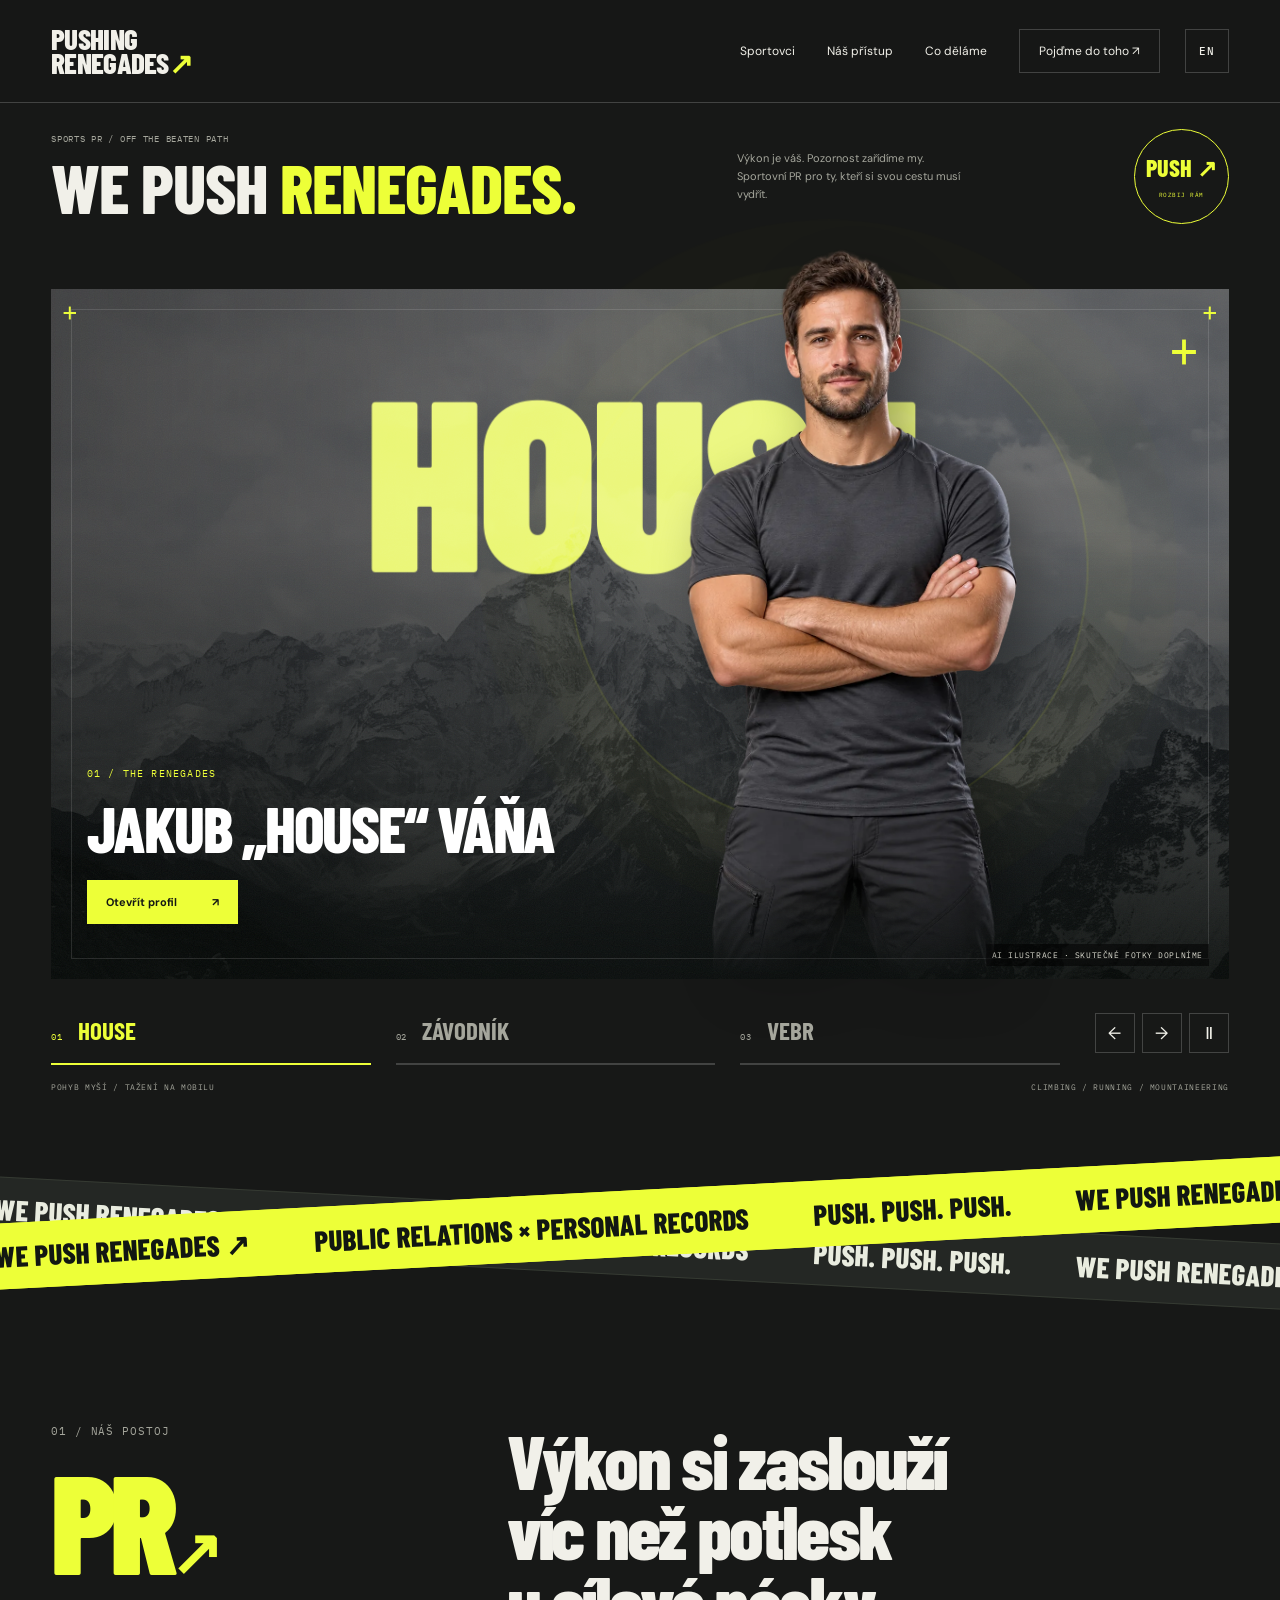
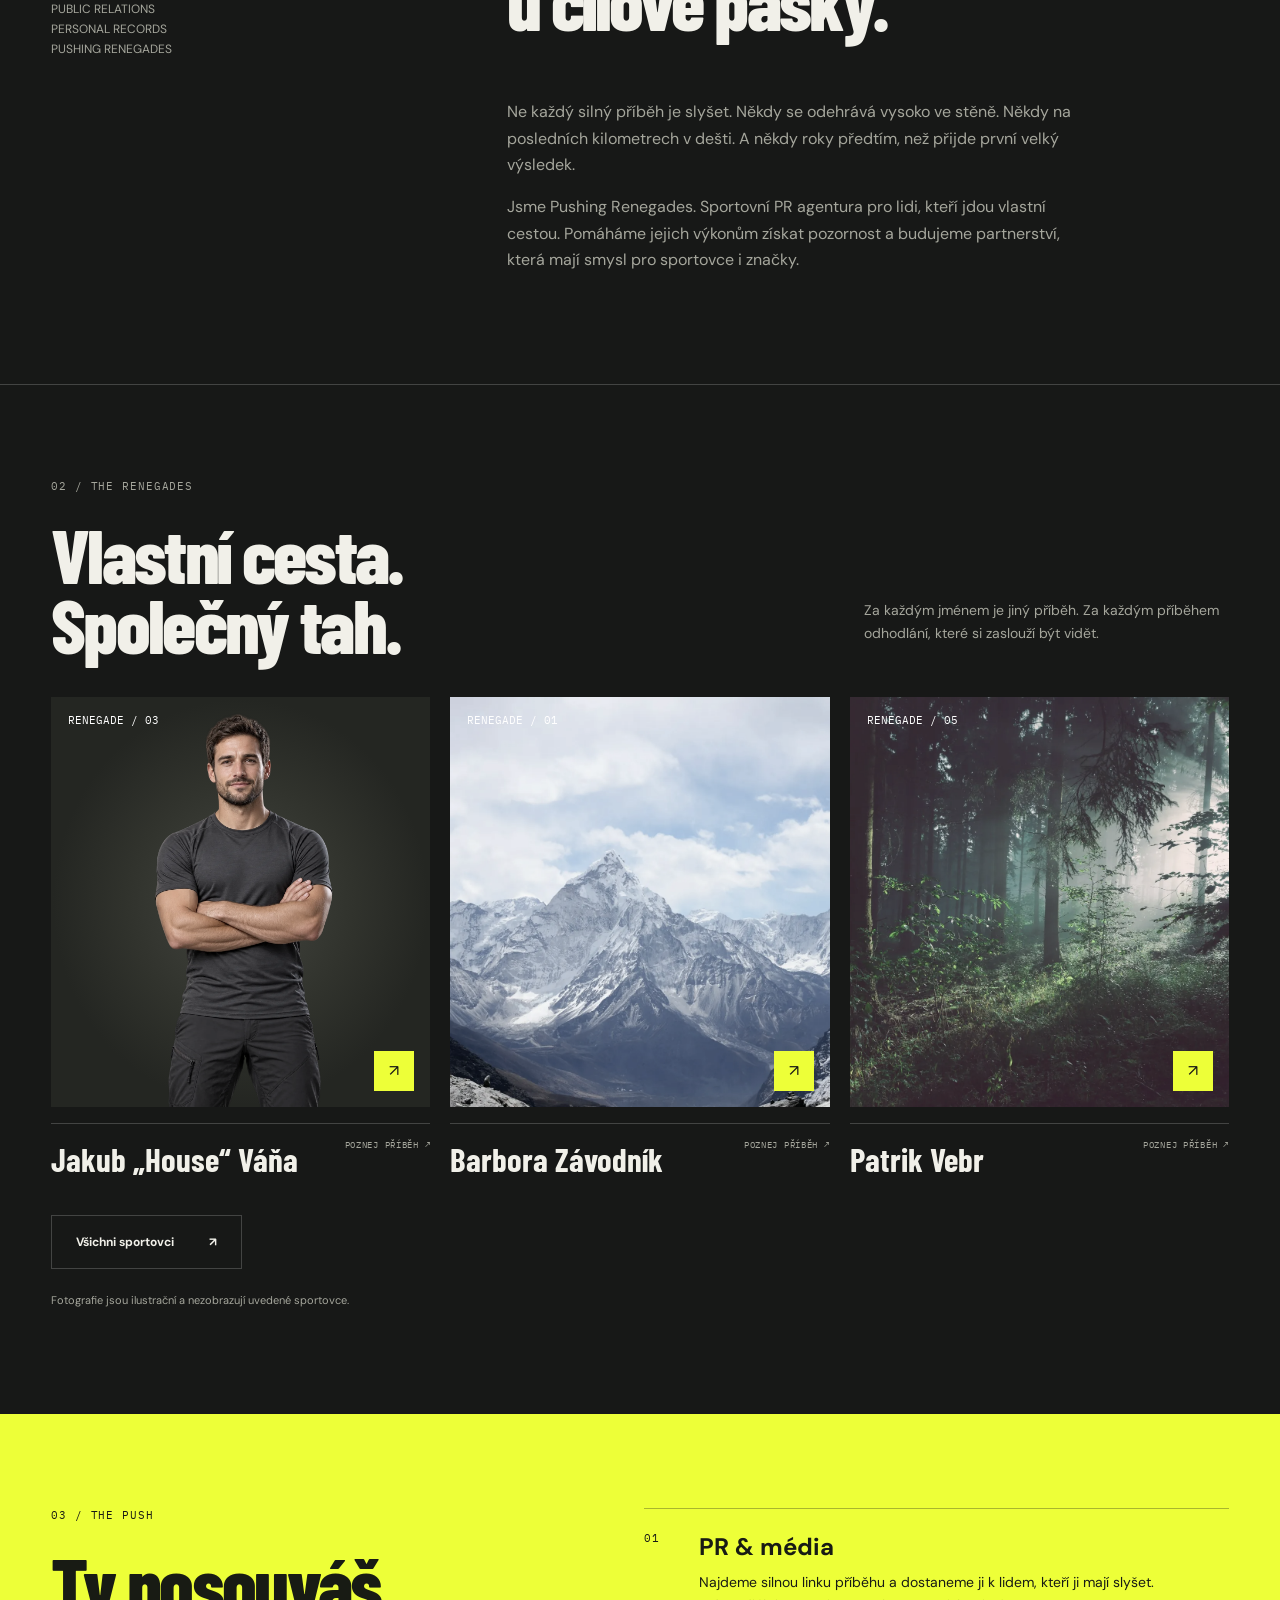
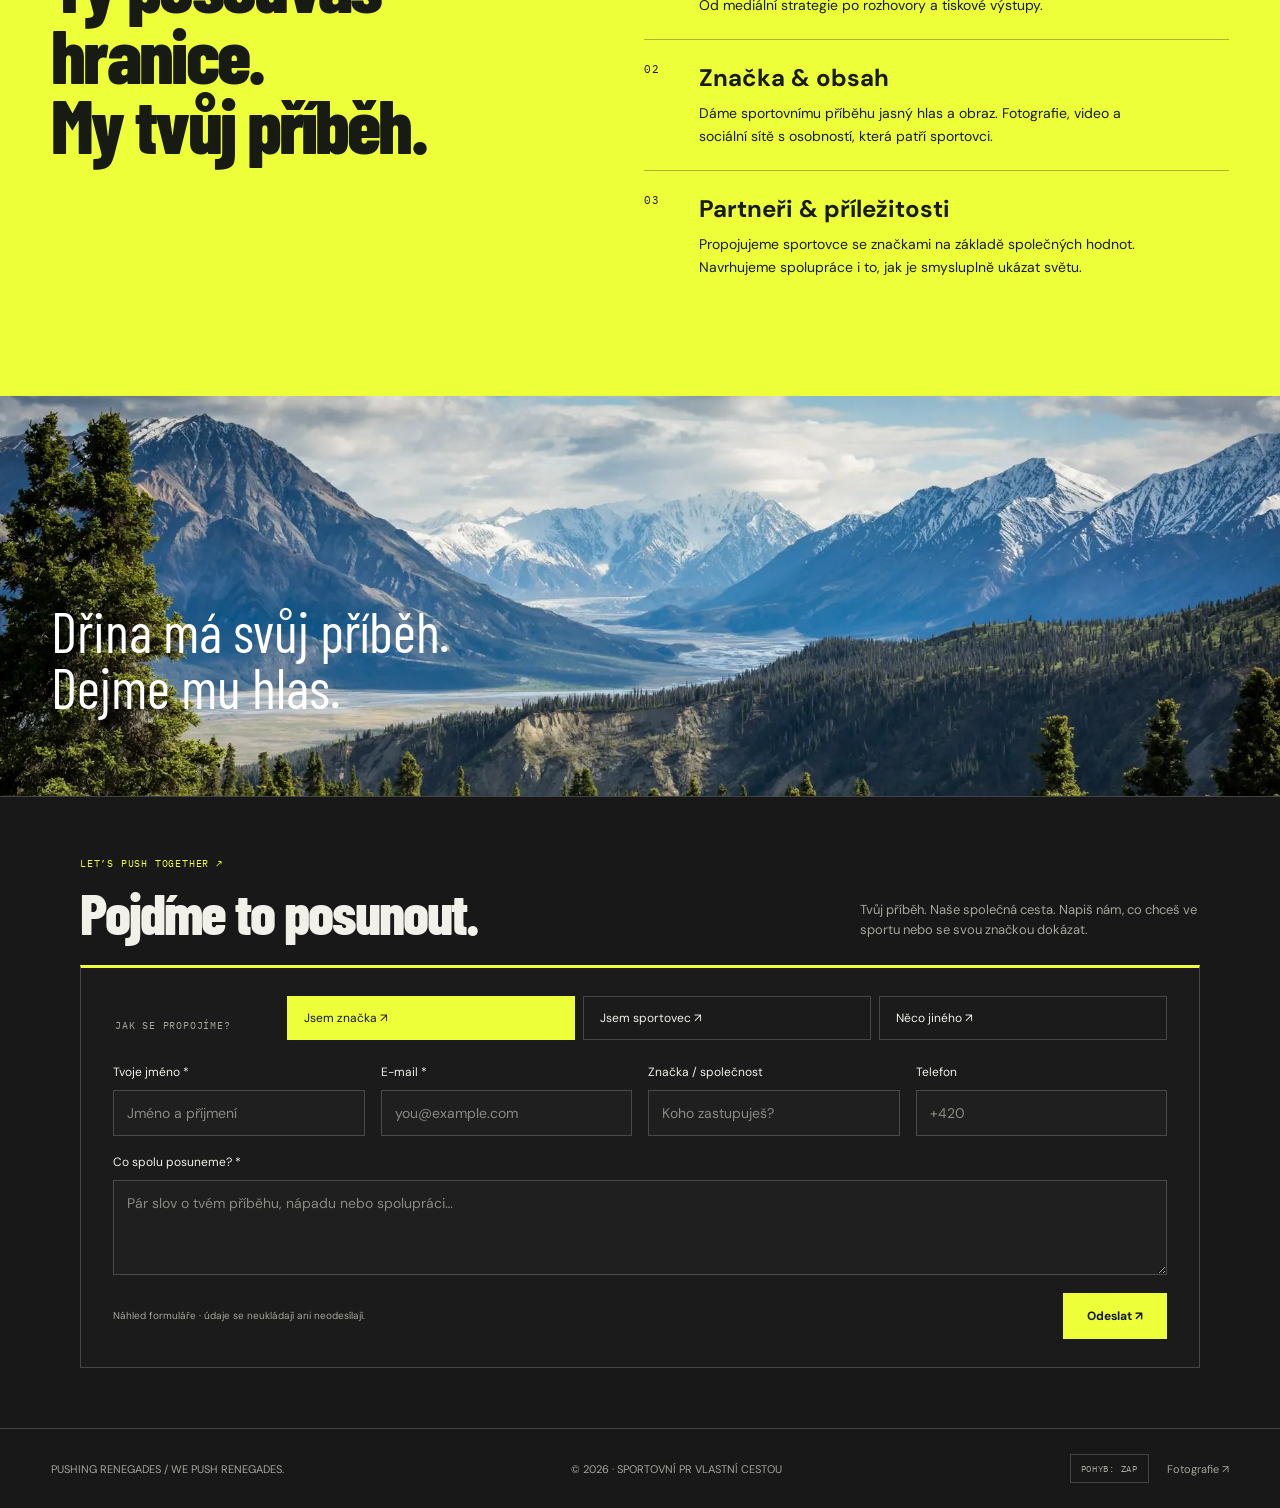
==== commit fb131289: "Finalize RAW / Break the Frame direction and move content to content.js - Remove concept bar, altern" ====
--- a/web/index.html
+++ b/web/index.html
@@ -1 +1,20 @@
-<!doctype html><html lang="cs"><head><meta charset="utf-8"><meta name="viewport" content="width=device-width,initial-scale=1"><meta name="description" content="Pushing Renegades. Sportovní PR, příběhy sportovců a partnerství se značkami."><title>Pushing Renegades — Design directions</title><link rel="stylesheet" href="style.css"><link rel="stylesheet" href="wow.css"><link rel="stylesheet" href="palettes.css"><link rel="stylesheet" href="refinement.css"></head><body><aside class="conceptbar"><a href="#" class="lab">RAW / PUSH LAB</a><div class="directions" aria-label="Varianty interakcí"><button data-experience="cinema">01 / BREAK THE FRAME</button><button data-experience="journey">02 / THE UNSEEN JOURNEY</button><button data-experience="partners">03 / BACK A RENEGADE</button></div><button id="motion-toggle" aria-pressed="true">POHYB: ZAP</button><button id="language">EN ↗</button></aside><aside class="palettebar" aria-label="Barevné varianty Break the Frame"><span>BREAK THE FRAME / COLOUR STUDY</span><div><button data-palette="chalk"><i style="background:#f5f3ec;border-color:#964719"></i>01 KŘÍDA / COPPER</button><button data-palette="sand"><i style="background:#e9dfc8;border-color:#4c5032"></i>02 PÍSEK / OLIVE</button><button data-palette="mist"><i style="background:#e4edef;border-color:#285963"></i>03 MLHA / PETROL</button><button data-palette="dark"><i style="background:#171817;border-color:#edff38"></i>04 PŮVODNÍ RAW</button></div></aside><div id="app"></div><dialog id="modal"><button id="close" aria-label="Zavřít / Close">×</button><div id="modalbody"></div></dialog><script src="app.js"></script><script src="wow.js"></script></body></html>
+<!doctype html>
+<html lang="cs">
+<head>
+  <meta charset="utf-8">
+  <meta name="viewport" content="width=device-width,initial-scale=1">
+  <title>Pushing Renegades</title>
+  <meta name="description" content="Pushing Renegades. Sportovní PR, příběhy sportovců a partnerství se značkami.">
+  <meta name="theme-color" content="#171817">
+  <link rel="preconnect" href="https://fonts.googleapis.com">
+  <link rel="preconnect" href="https://fonts.gstatic.com" crossorigin>
+  <link rel="stylesheet" href="https://fonts.googleapis.com/css2?family=Barlow+Condensed:wght@600;700;800;900&family=DM+Sans:wght@400;500;600;700&family=IBM+Plex+Mono:wght@400;500&display=swap">
+  <link rel="stylesheet" href="style.css">
+</head>
+<body>
+  <div id="app"></div>
+  <dialog id="modal"><button id="close" aria-label="Zavřít / Close">×</button><div id="modalbody"></div></dialog>
+  <script src="content.js"></script>
+  <script src="app.js"></script>
+</body>
+</html>
--- a/web/style.css
+++ b/web/style.css
@@ -1,11 +1,1849 @@
-@import url('https://fonts.googleapis.com/css2?family=Barlow+Condensed:wght@600;700;800;900&family=DM+Sans:wght@400;500;600;700&family=IBM+Plex+Mono:wght@400;500&family=Manrope:wght@400;500;600;700;800&family=Playfair+Display:ital,wght@0,500;0,600;1,500&display=swap');
-*{box-sizing:border-box}html{scroll-behavior:smooth;scroll-padding-top:95px}body{margin:0;background:var(--bg);color:var(--ink);font-family:var(--sans);--bg:#171817;--ink:#f1f0e9;--accent:#edff38;--muted:#a5a69c;--line:#ffffff30;--sans:'DM Sans',sans-serif;--heading:'Barlow Condensed',Impact,sans-serif}button,a{touch-action:manipulation}a{color:inherit;text-decoration:none}button{font:inherit;cursor:pointer}button:focus-visible,a:focus-visible{outline:3px solid var(--accent);outline-offset:5px}button{color:inherit}img{width:100%;height:100%;object-fit:cover;display:block}p{line-height:1.65}h1,h2,h3,p{margin-top:0}h1,h2{font-family:var(--heading);font-weight:800;line-height:.92;letter-spacing:-.035em}h2{font-size:clamp(50px,6vw,90px)}h3{font-size:24px}small,.eyebrow,.meta{font-family:'IBM Plex Mono',monospace;font-size:11px;letter-spacing:.08em;text-transform:uppercase}.conceptbar{min-height:52px;background:#f5f5f0;color:#161815;display:flex;align-items:center;justify-content:space-between;gap:20px;padding:9px 3.4%;position:sticky;top:0;z-index:20;border-bottom:1px solid #ddd}.lab{font-size:10px;letter-spacing:.13em;font-weight:800}.directions{display:flex;gap:5px}.conceptbar button{background:none;border:1px solid transparent;padding:9px 13px;font-family:'IBM Plex Mono',monospace;font-size:10px}.conceptbar button.active{background:#171817;color:#fff}.conceptbar #language{border-color:#ccc}.site-nav{display:flex;align-items:center;justify-content:space-between;padding:27px 4%;border-bottom:1px solid var(--line);gap:25px}.wordmark{font-family:var(--heading);font-size:29px;font-weight:800;line-height:.82;letter-spacing:-.025em}.wordmark b{color:var(--accent)}.site-nav nav{display:flex;align-items:center;gap:32px;font-size:12px}.nav-cta{border:1px solid var(--line);padding:13px 19px}.hero{position:relative;min-height:720px;padding:48px 4% 34px;overflow:hidden;display:flex;flex-direction:column;justify-content:space-between}.hero .backdrop{position:absolute;inset:0;z-index:-2}.hero:after{content:'';position:absolute;inset:0;background:linear-gradient(90deg,#0009,transparent 85%),linear-gradient(0deg,#0007,transparent 60%);z-index:-1}.hero h1{font-size:clamp(85px,12.5vw,200px);max-width:1150px;margin:34px 0;color:#f8f8ee;text-transform:uppercase}.hero h1 em{font-style:normal;color:var(--accent)}.hero-top,.hero-bottom{display:flex;justify-content:space-between;align-items:flex-start;gap:25px;color:#fff}.hero-bottom p{max-width:365px;font-size:15px}.button{display:inline-flex;align-items:center;justify-content:space-between;gap:35px;padding:18px 24px;background:var(--accent);color:#141714;border:0;font-size:12px;font-weight:700}.button.ghost{background:transparent;border:1px solid var(--line);color:var(--ink)}.hero-bottom .button{align-self:end}.ticker{padding:19px 4%;display:flex;justify-content:space-between;gap:15px;overflow:hidden;background:var(--accent);color:#161815;font-family:var(--heading);font-size:26px;font-weight:700;white-space:nowrap}.section{padding:94px 4%}.section-head{display:flex;justify-content:space-between;gap:45px;align-items:end;margin-bottom:38px}.section-head p{max-width:365px;color:var(--muted);font-size:14px}.eyebrow{display:block;margin-bottom:25px;color:var(--muted)}.section-head h2{margin-bottom:0}.manifesto{display:grid;grid-template-columns:1fr 2fr;gap:8%;border-bottom:1px solid var(--line)}.manifesto h2{max-width:900px}.manifesto p{max-width:590px;color:var(--muted)}.manifesto .pr-stamp{font:900 140px/.8 var(--heading);color:var(--accent);letter-spacing:-.06em}.athletes{display:grid;grid-template-columns:repeat(3,1fr);gap:30px 20px}.athlete .picture{height:410px;position:relative;overflow:hidden}.athlete img{transition:transform .5s;filter:saturate(.65)}.athlete:hover img{transform:scale(1.035)}.picture .number{position:absolute;top:16px;left:17px;color:white;font-family:'IBM Plex Mono',monospace;font-size:11px}.picture .arrow{position:absolute;bottom:16px;right:16px;width:40px;height:40px;background:var(--accent);color:#151515;display:grid;place-items:center}.athlete .caption{border-top:1px solid var(--line);margin-top:16px;padding-top:15px;display:flex;justify-content:space-between;gap:15px}.athlete h3{font-family:var(--heading);font-size:33px;margin:0}.athlete small{font-size:9px;color:var(--muted);max-width:100px}.note{font-size:11px;color:var(--muted);margin-top:22px}.services{background:var(--accent);color:#181b14;display:grid;grid-template-columns:1fr 1.2fr;gap:9%}.services .eyebrow{color:inherit}.service{border-top:1px solid #16181550;padding:22px 0;display:grid;grid-template-columns:40px 1fr;gap:15px}.service h3{margin-bottom:9px}.service p{font-size:14px;max-width:460px;margin:0}.landscape{height:400px;position:relative}.landscape p{position:absolute;bottom:25px;left:4%;color:#fff;font-family:var(--heading);font-size:56px;line-height:1}.contact{display:grid;grid-template-columns:1.5fr 1fr;gap:10%;align-items:center}.contact h2{font-size:clamp(60px,8vw,120px)}.contact p{color:var(--muted)}footer{padding:25px 4%;border-top:1px solid var(--line);display:flex;justify-content:space-between;gap:20px;font-size:11px;color:var(--muted)}.profile-hero{display:grid;grid-template-columns:1fr 1fr;min-height:640px}.profile-copy{padding:55px 8%;display:flex;flex-direction:column;align-items:start;justify-content:space-between}.profile-copy h1{font-size:clamp(65px,8vw,130px);margin:35px 0}.profile-image{position:relative;min-height:550px}.profile-image small{position:absolute;bottom:18px;left:20px;color:white;background:#1119;padding:9px}.profile-copy p{color:var(--muted);max-width:420px}.socials{display:flex;gap:8px;flex-wrap:wrap}.socials button{border:1px solid var(--line);background:none;padding:11px 15px;font-size:11px}.story{display:grid;grid-template-columns:1fr 1.4fr;gap:12%;border-top:1px solid var(--line)}.story p{color:var(--muted)}.partners{background:var(--accent);color:#171a15}.partners .eyebrow,.partners p{color:inherit}.partnergrid{display:grid;grid-template-columns:2fr 1fr 1fr;gap:15px}.partner{border:1px solid #16181540;padding:35px;min-height:170px;display:flex;flex-direction:column;justify-content:space-between}.partner strong{font-family:var(--heading);font-size:32px}.partner small{font-size:9px}.gallery{display:grid;grid-template-columns:1.4fr 1fr 1fr;gap:15px;height:360px}.gallery button{padding:0;border:0;position:relative;overflow:hidden}.gallery .play{position:absolute;inset:0;display:grid;place-items:center;color:white;font-size:45px;background:#0002}.gallery label{position:absolute;bottom:18px;left:18px;color:#fff;font-size:12px}.spec{padding:25px 4%;border-bottom:1px solid var(--line);display:flex;justify-content:space-between;gap:20px;font:10px/1.5 'IBM Plex Mono',monospace;color:var(--muted)}dialog{max-width:900px;width:90%;max-height:90vh;border:1px solid var(--line);background:var(--bg);color:var(--ink);padding:45px}dialog::backdrop{background:#000b}dialog #close{position:absolute;top:10px;right:15px;background:none;border:0;font-size:30px}dialog img{max-height:70vh;object-fit:contain}dialog h2{font-size:50px}dialog p{max-width:600px}.field{--bg:#ece9df;--ink:#253b2e;--accent:#bf542f;--muted:#657064;--line:#253b2e35;--heading:'Playfair Display',Georgia,serif;--sans:'DM Sans',sans-serif}.field .wordmark{font-family:'DM Sans',sans-serif;font-size:23px}.field .hero{margin:24px 4% 0;padding:0;min-height:690px;display:grid;grid-template-columns:1.1fr 1fr;gap:45px;overflow:visible}.field .hero .backdrop{position:absolute;left:52%;width:48%;height:100%;z-index:0}.field .hero:after{display:none}.field .hero-top{grid-column:1;color:var(--ink);padding-top:25px}.field .hero-top span:last-child{display:none}.field .hero h1{grid-column:1;color:var(--ink);font-size:clamp(65px,7.4vw,115px);font-weight:500;line-height:1.03;text-transform:none;position:relative;z-index:1;width:116%;margin:10px 0}.field .hero h1 em{font-style:italic}.field .hero-bottom{grid-column:1;color:var(--ink);flex-direction:column;align-items:start;justify-content:start;padding-bottom:30px}.field .hero-bottom .button{align-self:start;color:#fff}.field .ticker{margin-top:30px;background:none;color:var(--ink);font:11px 'IBM Plex Mono',monospace;border-block:1px solid var(--line);padding-block:24px}.field h2{font-weight:500;line-height:1.07;font-size:clamp(43px,5vw,73px)}.field .manifesto{grid-template-columns:1fr 1.65fr}.field .manifesto .pr-stamp{font-family:var(--heading);font-size:100px;font-style:italic}.field .athletes{grid-template-columns:repeat(3,1fr);gap:45px 30px}.field .athlete:nth-child(3n+2){padding-top:65px}.field .athlete h3{font-size:25px;font-weight:500}.field .picture .arrow{background:var(--bg);color:var(--ink);border-radius:50%}.field .services{background:#253b2e;color:#eee9df}.field .service{border-color:#ffffff45}.field .contact h2{font-size:80px}.field .button{color:#fff}.field .partners{background:#dedfce;color:#253b2e}.field .profile-copy h1{font-weight:500}.altitude{--bg:#e8eef0;--ink:#102c3a;--accent:#ace8ff;--muted:#5b7482;--line:#102c3a35;--heading:'Manrope',sans-serif;--sans:'Manrope',sans-serif}.altitude .site-nav{background:#102c3a;color:#f1f6f7}.altitude .wordmark{font-size:23px;letter-spacing:-.05em}.altitude .hero{min-height:750px;text-align:center;align-items:center;padding-top:38px}.altitude .hero:after{background:linear-gradient(0deg,#09202bec,transparent 80%)}.altitude .hero .backdrop img{object-position:50% 43%}.altitude .hero h1{font-size:clamp(65px,8.7vw,140px);max-width:1120px;letter-spacing:-.075em;line-height:1.04;margin-top:130px}.altitude .hero-top,.altitude .hero-bottom{width:100%}.altitude .hero-top{justify-content:space-between}.altitude .hero-bottom{text-align:left;align-items:end}.altitude .ticker{font:11px 'IBM Plex Mono',monospace;background:#102c3a;color:#ace8ff;padding-block:25px}.altitude h2{font-size:clamp(43px,5vw,75px);line-height:1.08;letter-spacing:-.06em}.altitude .manifesto .pr-stamp{font:800 120px/.9 'Manrope',sans-serif;color:#102c3a}.altitude .athletes{grid-template-columns:repeat(2,1fr);gap:35px}.altitude .athlete .picture{height:370px}.altitude .athlete h3{font-size:26px}.altitude .services{background:#102c3a;color:#eef7ff}.altitude .service{border-color:#ffffff35}.altitude .partners{background:#102c3a;color:#eef7ff}.altitude .partner{border-color:#ffffff45}.altitude .profile-copy h1{font-size:clamp(60px,6.5vw,105px);line-height:1.02}.altitude .landscape{height:460px}.altitude .landscape p{font-size:55px;max-width:650px}.altitude .contact h2{font-size:75px}
-@media(min-width:1700px){#app{max-width:1800px;margin:auto}}@media(max-width:900px){.lab{display:none}.conceptbar{gap:7px;padding:8px 3%}.conceptbar button{padding:9px 6px;font-size:9px}.site-nav nav{gap:15px}.hero{min-height:620px}.hero h1{font-size:110px}.section{padding:65px 5%}.athlete .picture{height:310px}.manifesto{gap:30px}.manifesto .pr-stamp{font-size:100px}.field .hero h1{font-size:75px}.field .hero{min-height:650px}.athlete .caption{flex-direction:column}.athlete small{max-width:none}.partner{padding:25px}.gallery{height:280px}.profile-copy h1{font-size:70px}}@media(max-width:600px){.conceptbar{flex-wrap:nowrap}.directions{gap:0;flex:1;justify-content:space-between}.conceptbar button{font-size:8px;padding:10px 4px}.site-nav{padding:22px 5%;align-items:center}.wordmark{font-size:25px}.site-nav nav a:not(.nav-cta){display:none}.nav-cta{font-size:10px;padding:11px}.hero{min-height:620px;padding:30px 5%}.hero-top{font-size:9px}.hero-top span:last-child{max-width:100px;text-align:right}.hero h1{font-size:clamp(72px,20vw,120px);line-height:.93}.hero-bottom{flex-direction:column;gap:10px}.hero-bottom .button{align-self:start}.hero-bottom p{font-size:13px}.ticker{font-size:19px;gap:30px}.ticker span:nth-child(n+3){display:none}.section{padding:60px 5%}.section-head{align-items:start;flex-direction:column;gap:20px}.section-head p{margin:0}.manifesto,.services,.contact,.story{grid-template-columns:1fr;gap:30px}.manifesto .pr-stamp{font-size:75px}.manifesto h2{font-size:52px}.athletes,.field .athletes,.altitude .athletes{grid-template-columns:1fr 1fr;gap:28px 14px}.athlete .picture,.altitude .athlete .picture{height:240px}.athlete h3,.field .athlete h3,.altitude .athlete h3{font-size:22px}.athlete small{font-size:8px}.picture .arrow{width:28px;height:28px;right:8px;bottom:8px}.picture .number{left:10px;top:10px}.landscape{height:300px}.landscape p{font-size:42px}.contact h2,.field .contact h2,.altitude .contact h2{font-size:58px}.spec{flex-direction:column;font-size:9px;gap:7px}.field .hero{display:flex;margin:0;padding:35px 5% 0;min-height:0;gap:10px;align-items:start}.field .hero .backdrop{position:relative;left:0;width:100%;height:350px;order:4}.field .hero h1{font-size:70px;width:100%;margin:10px 0}.field .hero-top{padding:0}.field .hero-bottom{padding:0 0 25px}.field .ticker{margin-top:20px}.field .manifesto{grid-template-columns:1fr}.field .athlete:nth-child(3n+2){padding-top:0}.field h2{font-size:45px}.altitude .hero{min-height:670px}.altitude .hero h1{font-size:65px;margin-top:95px}.altitude .hero-top span:last-child{display:none}.altitude .hero-bottom{align-items:start}.altitude .landscape p{font-size:38px}.profile-hero{grid-template-columns:1fr}.profile-copy{padding:35px 5%}.profile-copy h1,.field .profile-copy h1,.altitude .profile-copy h1{font-size:75px}.profile-image{min-height:400px;height:400px}.partnergrid{grid-template-columns:1fr 1fr}.partner:first-child{grid-column:1/-1}.partner{min-height:140px}.gallery{height:auto;grid-template-columns:1fr 1fr}.gallery button{height:200px}.gallery button:first-child{grid-column:1/-1;height:280px}footer{flex-direction:column}.services h2{margin-bottom:20px}dialog{padding:40px 25px}}@media(prefers-reduced-motion:reduce){html{scroll-behavior:auto}*{transition:none!important}}
-
-.hero{isolation:isolate}
-/* V2: raw motion / layered athlete showcase */
-body{overflow-x:hidden}.field{--bg:#191a16;--ink:#efeadb;--accent:#ff6535;--muted:#aaa89c;--line:#efeadb30;--heading:'Barlow Condensed',Impact,sans-serif;--sans:'DM Sans',sans-serif}.altitude{--bg:#080e12;--ink:#e8f3f7;--accent:#6ce9fa;--muted:#8fa6b0;--line:#c6e5f02c;--heading:'Barlow Condensed',Impact,sans-serif;--sans:'Manrope',sans-serif}.conceptbar{gap:10px}.conceptbar #motion-toggle{font-size:9px;border-color:#ccc;white-space:nowrap}.field .wordmark,.altitude .wordmark{font-family:var(--heading);font-size:29px}.field h2,.altitude h2{font-family:var(--heading);font-weight:800;line-height:.94;text-transform:uppercase;font-size:clamp(48px,6vw,90px);letter-spacing:-.025em}.field .manifesto{grid-template-columns:1fr 2fr}.field .manifesto .pr-stamp,.altitude .manifesto .pr-stamp{font-family:var(--heading);font-size:140px;font-style:normal;color:var(--accent)}.field .athlete:nth-child(3n+2){padding-top:0}.field .athlete h3,.altitude .athlete h3{font:700 33px/.98 var(--heading);text-transform:uppercase}.field .athlete .picture{clip-path:polygon(0 0,100% 0,100% 92%,90% 100%,0 100%)}.field .picture .arrow{background:var(--accent);color:#111;border-radius:0}.field .services{background:#3c3d2d}.field .partners{background:var(--accent);color:#141510}.field .button{color:#12130f}.field .profile-copy h1{font-weight:800;text-transform:uppercase}.altitude .site-nav,.altitude .services,.altitude .partners{background:#101b22}.altitude .athletes{grid-template-columns:repeat(3,1fr);gap:22px}.altitude .athlete .picture{height:410px}.altitude .profile-copy h1{font-family:var(--heading);text-transform:uppercase}.altitude .section{background-image:linear-gradient(#8ad2e005 1px,transparent 1px),linear-gradient(90deg,#8ad2e005 1px,transparent 1px);background-size:70px 70px}.button{transition:transform .25s,box-shadow .25s}.button:hover{transform:translateY(-3px);box-shadow:5px 5px 0 #ffffff25}.showcase{--mx:0;--my:0;position:relative;padding:30px 4% 16px;isolation:isolate;outline-offset:-4px}.showcase-head{display:flex;align-items:center;justify-content:space-between;gap:40px;margin-bottom:26px}.showcase-head .eyebrow{margin-bottom:12px;font-size:9px}.showcase h1{font-family:var(--heading);font-size:clamp(38px,4.3vw,68px);margin:0;line-height:.9;letter-spacing:-.015em}.showcase h1 em{color:var(--accent);font-style:normal}.showcase-head p{max-width:290px;font-size:12px;margin:0;color:var(--muted)}.depth-stage{height:clamp(460px,45vw,680px);position:relative;perspective:1500px;margin-top:40px}.depth-slide{position:absolute;inset:0;opacity:0;visibility:hidden;pointer-events:none;transition:opacity .65s,visibility .65s;transform-style:preserve-3d}.depth-slide.is-current{opacity:1;visibility:visible;pointer-events:auto}.scene-background{position:absolute;inset:0;overflow:hidden;background:#252c25;clip-path:polygon(0 0,100% 0,100% 100%,0 100%)}.scene-background img{filter:brightness(.57) saturate(.42);transform:scale(1.09) translate(calc(var(--mx)*-15px),calc(var(--my)*-10px));transition:transform .7s ease-out}.scene-shade{position:absolute;inset:0;background:linear-gradient(0deg,#080c0ad9,transparent 65%),linear-gradient(90deg,#0005,transparent 60%)}.scene-lines{position:absolute;inset:16px;border:1px solid #ffffff20;pointer-events:none}.scene-lines:before,.scene-lines:after{content:'+';font:26px 'IBM Plex Mono',monospace;position:absolute;top:-16px;color:var(--accent)}.scene-lines:before{left:-10px}.scene-lines:after{right:-10px}.scene-word{position:absolute;left:0;right:0;top:9%;font:900 clamp(100px,17vw,270px)/.8 var(--heading);text-align:center;letter-spacing:-.02em;color:var(--accent);transform:translate3d(calc(var(--mx)*14px),calc(var(--my)*9px),35px);transition:transform .7s ease-out;white-space:nowrap;opacity:.95}.scene-figure{position:absolute;left:35%;right:2%;top:-58px;bottom:0;pointer-events:none;transform:translate3d(calc(var(--mx)*38px),calc(var(--my)*22px),85px) rotateY(calc(var(--mx)*7deg));transition:transform .7s ease-out;filter:drop-shadow(15px 25px 25px #0005);transform-origin:50% 80%}.scene-figure img{object-fit:contain;object-position:50% 100%;width:100%;height:100%}.scene-copy{position:absolute;left:3%;bottom:40px;z-index:4;max-width:48%}.scene-index{font:10px 'IBM Plex Mono',monospace;letter-spacing:.12em;color:var(--accent)}.scene-copy h2,.field .scene-copy h2,.altitude .scene-copy h2{color:#fff;font:800 clamp(35px,5vw,75px)/.91 var(--heading);margin:17px 0 22px;max-width:500px;text-transform:uppercase}.scene-copy .button{font-size:11px;padding:15px 19px}.scene-grit{position:absolute;inset:0;pointer-events:none;opacity:.08;background-image:url("data:image/svg+xml,%3Csvg xmlns='http://www.w3.org/2000/svg' width='140' height='140'%3E%3Cfilter id='n'%3E%3CfeTurbulence type='fractalNoise' baseFrequency='.85' numOctaves='3' stitchTiles='stitch'/%3E%3C/filter%3E%3Crect width='100%25' height='100%25' opacity='.7' filter='url(%23n)'/%3E%3C/svg%3E")}.scene-caption{position:absolute;bottom:13px;right:20px;font:8px 'IBM Plex Mono',monospace;letter-spacing:.07em;color:#dfdfd3;background:#0008;padding:6px;z-index:5}.scene-cross{position:absolute;right:30px;top:35px;font:50px/1 'IBM Plex Mono',monospace;color:var(--accent)}.depth-slide.is-current .scene-copy{animation:copy-in .65s both}.depth-slide.is-current .scene-word{animation:word-in .8s both}.carousel-controls{display:flex;gap:35px;align-items:center;margin-top:23px}.carousel-tabs{display:grid;grid-template-columns:repeat(3,1fr);flex:1;gap:25px}.carousel-tab{position:relative;display:flex;align-items:baseline;gap:15px;padding:13px 0 18px;background:none;border:0;border-bottom:2px solid var(--line);color:var(--muted);text-align:left}.carousel-tab small{font-size:9px}.carousel-tab span{font:700 25px var(--heading)}.carousel-tab.selected{color:var(--accent);border-bottom-color:var(--accent)}.carousel-tab i{position:absolute;bottom:-2px;left:0;height:2px;width:100%;background:var(--ink);transform:scaleX(0);transform-origin:left}.autoplay-on .carousel-tab.selected i{animation:slide-progress 6.5s linear infinite}.carousel-arrows{display:flex;gap:7px}.carousel-arrows button{height:40px;width:40px;border:1px solid var(--line);background:transparent;font-size:17px}.carousel-arrows button:hover{background:var(--accent);color:#111}.interaction-hint{display:flex;justify-content:space-between;gap:20px;font:8px 'IBM Plex Mono',monospace;letter-spacing:.08em;color:var(--muted);margin:17px 0}.tapes{height:155px;position:relative;margin:32px 0 20px;isolation:isolate}.motion-tape{position:absolute;left:-3%;width:106%;top:35px;overflow:hidden;transform:rotate(-3deg);background:var(--accent);color:#121712;border-block:1px solid var(--accent);z-index:2}.tape-track{display:flex;width:max-content;animation:tape-scroll 30s linear infinite}.tape-track>div{display:flex;align-items:center;gap:65px;padding:14px 32px;font:800 29px var(--heading);white-space:nowrap}.second{transform:rotate(3deg);top:55px;background:#242724;color:#e9ecdf;z-index:1;border-color:#5e675450}.second .tape-track{animation-direction:reverse;animation-duration:38s}.motion-tape:hover .tape-track{animation-play-state:paused}.reveal{opacity:0;transform:translateY(24px);transition:opacity .75s var(--reveal-delay),transform .75s var(--reveal-delay)}.reveal.revealed{opacity:1;transform:none}.field .showcase-head h1{font-style:italic}.field .depth-stage{margin-top:55px}.field .scene-background{clip-path:polygon(4% 0,100% 0,96% 100%,0 100%)}.field .scene-word{font-style:italic;top:12%;transform:rotate(-4deg);letter-spacing:-.03em}.field .scene-background img{filter:sepia(.3) saturate(.6) brightness(.45)}.field .scene-lines{border-color:#ff653570;inset:24px 45px;transform:skew(-5deg)}.field .scene-copy{left:5%}.field .scene-cross{right:6%;font-size:80px;transform:rotate(45deg)}.field .carousel-tab.selected{border-color:var(--accent)}.altitude .showcase-head h1{letter-spacing:.03em}.altitude .scene-background img{filter:grayscale(.7) brightness(.4)}.altitude .scene-word{color:transparent;-webkit-text-stroke:1.5px var(--accent);letter-spacing:.03em}.altitude .scene-lines{background:linear-gradient(#a9e9ff15 1px,transparent 1px),linear-gradient(90deg,#a9e9ff15 1px,transparent 1px);background-size:70px 70px;border-color:#a9e9ff40}.altitude .scene-copy{padding-left:20px;border-left:2px solid var(--accent)}.altitude .scene-figure{filter:drop-shadow(0 0 30px #6ce9fa25)}.altitude .motion-tape{transform:rotate(-1.5deg)}.altitude .second{transform:rotate(1.5deg);background:#0d222a}.altitude .carousel-tab span{font-family:'IBM Plex Mono',monospace;font-size:15px}.altitude .scene-cross{border:1px solid var(--accent);width:70px;height:70px;border-radius:50%;text-align:center;line-height:63px}.motion-off *, .motion-off *:before,.motion-off *:after{animation:none!important;transition:none!important}.motion-off .reveal{opacity:1;transform:none}.motion-off .scene-figure,.motion-off .scene-word{transform:none!important}.motion-off .scene-background img{transform:scale(1.09)!important}.motion-off .tape-track{transform:none}
-@keyframes tape-scroll{to{transform:translateX(-50%)}}@keyframes slide-progress{to{transform:scaleX(1)}}@keyframes copy-in{from{opacity:0;translate:0 20px}to{opacity:1;translate:0 0}}@keyframes word-in{from{opacity:0;translate:35px 0}to{opacity:.95;translate:0 0}}
-@media(max-width:900px){.showcase-head{gap:25px}.showcase-head p{max-width:240px}.scene-word{font-size:17vw}.scene-figure{left:30%;right:-3%}.carousel-tab{gap:8px}.carousel-tab span{font-size:22px}.conceptbar{flex-wrap:wrap}.directions{flex:1}.field .athletes,.altitude .athletes{gap:20px}.altitude .athlete .picture{height:310px}}
-@media(max-width:600px){.conceptbar{gap:3px;flex-wrap:wrap;justify-content:end}.directions{width:100%;flex:auto}.conceptbar button{font-size:9px;padding:8px 6px}.conceptbar #motion-toggle{font-size:8px;padding:5px}.conceptbar #language{font-size:8px;padding:5px 10px}.showcase{padding:25px 5% 10px}.showcase-head{display:block;margin:0}.showcase h1{font-size:43px}.showcase-head .eyebrow{font-size:8px}.showcase-head p{font-size:11px;max-width:320px;margin-top:15px}.depth-stage,.field .depth-stage{height:480px;margin-top:43px}.scene-figure{left:9%;right:-9%;top:-30px;bottom:90px}.scene-word{top:9%;font-size:21vw}.scene-copy{left:6%;bottom:35px;max-width:90%}.scene-copy h2,.field .scene-copy h2,.altitude .scene-copy h2{font-size:40px;max-width:300px;margin:10px 0 14px;text-shadow:0 2px 18px #000}.scene-copy .button{padding:12px 16px;font-size:10px}.scene-shade{background:linear-gradient(0deg,#080c0af5,transparent 90%)}.scene-index{font-size:8px}.scene-caption{bottom:8px;right:7px;font-size:6px;padding:5px}.scene-cross{font-size:25px;top:20px;right:20px}.carousel-controls{gap:15px;flex-wrap:wrap;margin-top:10px}.carousel-tabs{gap:14px;flex-basis:100%}.carousel-tab span{font-size:22px}.carousel-tab small{font-size:8px}.carousel-arrows{margin-left:auto}.carousel-arrows button{width:34px;height:34px}.interaction-hint{margin-top:5px;font-size:7px}.interaction-hint span:last-child{display:none}.tapes{height:120px;margin:20px 0 0}.tape-track>div{font-size:23px;padding:10px 22px;gap:35px}.field .manifesto{grid-template-columns:1fr}.field .manifesto .pr-stamp,.altitude .manifesto .pr-stamp{font-size:85px}.field .scene-lines{inset:20px}.field .scene-cross{font-size:50px;top:20px}.altitude .scene-cross{width:40px;height:40px;line-height:35px;font-size:24px}.altitude .carousel-tab span{font-size:13px}.altitude .scene-copy{padding-left:10px}.field .athletes,.altitude .athletes{grid-template-columns:1fr 1fr;gap:25px 14px}.altitude .athlete .picture{height:240px}.field .athlete h3,.altitude .athlete h3{font-size:24px}}
-@media(prefers-reduced-motion:reduce){.tape-track,.autoplay-on .carousel-tab.selected i,.depth-slide.is-current .scene-copy,.depth-slide.is-current .scene-word{animation:none}.reveal{opacity:1;transform:none}}
+* {
+  box-sizing: border-box;
+}
+html {
+  scroll-behavior: smooth;
+  scroll-padding-top: 95px;
+}
+body {
+  margin: 0;
+  background: var(--bg);
+  color: var(--ink);
+  font-family: var(--sans);
+  --bg: #171817;
+  --ink: #f1f0e9;
+  --accent: #edff38;
+  --muted: #a5a69c;
+  --line: #ffffff30;
+  --sans: 'DM Sans',sans-serif;
+  --heading: 'Barlow Condensed',Impact,sans-serif;
+}
+button,
+a {
+  touch-action: manipulation;
+}
+a {
+  color: inherit;
+  text-decoration: none;
+}
+button {
+  font: inherit;
+  cursor: pointer;
+}
+button:focus-visible,
+a:focus-visible {
+  outline: 3px solid var(--accent);
+  outline-offset: 5px;
+}
+button {
+  color: inherit;
+}
+img {
+  width: 100%;
+  height: 100%;
+  object-fit: cover;
+  display: block;
+}
+p {
+  line-height: 1.65;
+}
+h1,
+h2,
+h3,
+p {
+  margin-top: 0;
+}
+h1,
+h2 {
+  font-family: var(--heading);
+  font-weight: 800;
+  line-height: .92;
+  letter-spacing: -.035em;
+}
+h2 {
+  font-size: clamp(50px,6vw,90px);
+}
+h3 {
+  font-size: 24px;
+}
+small,
+.eyebrow,
+.meta {
+  font-family: 'IBM Plex Mono',monospace;
+  font-size: 11px;
+  letter-spacing: .08em;
+  text-transform: uppercase;
+}
+.site-nav {
+  display: flex;
+  align-items: center;
+  justify-content: space-between;
+  padding: 27px 4%;
+  border-bottom: 1px solid var(--line);
+  gap: 25px;
+}
+.wordmark {
+  font-family: var(--heading);
+  font-size: 29px;
+  font-weight: 800;
+  line-height: .82;
+  letter-spacing: -.025em;
+}
+.wordmark b {
+  color: var(--accent);
+}
+.site-nav nav {
+  display: flex;
+  align-items: center;
+  gap: 32px;
+  font-size: 12px;
+}
+.nav-cta {
+  border: 1px solid var(--line);
+  padding: 13px 19px;
+}
+.button {
+  display: inline-flex;
+  align-items: center;
+  justify-content: space-between;
+  gap: 35px;
+  padding: 18px 24px;
+  background: var(--accent);
+  color: #141714;
+  border: 0;
+  font-size: 12px;
+  font-weight: 700;
+}
+.button.ghost {
+  background: transparent;
+  border: 1px solid var(--line);
+  color: var(--ink);
+}
+.section {
+  padding: 94px 4%;
+}
+.section-head {
+  display: flex;
+  justify-content: space-between;
+  gap: 45px;
+  align-items: end;
+  margin-bottom: 38px;
+}
+.section-head p {
+  max-width: 365px;
+  color: var(--muted);
+  font-size: 14px;
+}
+.eyebrow {
+  display: block;
+  margin-bottom: 25px;
+  color: var(--muted);
+}
+.section-head h2 {
+  margin-bottom: 0;
+}
+.manifesto {
+  display: grid;
+  grid-template-columns: 1fr 2fr;
+  gap: 8%;
+  border-bottom: 1px solid var(--line);
+}
+.manifesto h2 {
+  max-width: 900px;
+}
+.manifesto p {
+  max-width: 590px;
+  color: var(--muted);
+}
+.manifesto .pr-stamp {
+  font: 900 140px/.8 var(--heading);
+  color: var(--accent);
+  letter-spacing: -.06em;
+}
+.athletes {
+  display: grid;
+  grid-template-columns: repeat(3,1fr);
+  gap: 30px 20px;
+}
+.athlete .picture {
+  height: 410px;
+  position: relative;
+  overflow: hidden;
+}
+.athlete img {
+  transition: transform .5s;
+  filter: saturate(.65);
+}
+.athlete:hover img {
+  transform: scale(1.035);
+}
+.picture .number {
+  position: absolute;
+  top: 16px;
+  left: 17px;
+  color: white;
+  font-family: 'IBM Plex Mono',monospace;
+  font-size: 11px;
+}
+.picture .arrow {
+  position: absolute;
+  bottom: 16px;
+  right: 16px;
+  width: 40px;
+  height: 40px;
+  background: var(--accent);
+  color: #151515;
+  display: grid;
+  place-items: center;
+}
+.athlete .caption {
+  border-top: 1px solid var(--line);
+  margin-top: 16px;
+  padding-top: 15px;
+  display: flex;
+  justify-content: space-between;
+  gap: 15px;
+}
+.athlete h3 {
+  font-family: var(--heading);
+  font-size: 33px;
+  margin: 0;
+}
+.athlete small {
+  font-size: 9px;
+  color: var(--muted);
+  max-width: 100px;
+}
+.note {
+  font-size: 11px;
+  color: var(--muted);
+  margin-top: 22px;
+}
+.services {
+  background: var(--accent);
+  color: #181b14;
+  display: grid;
+  grid-template-columns: 1fr 1.2fr;
+  gap: 9%;
+}
+.services .eyebrow {
+  color: inherit;
+}
+.service {
+  border-top: 1px solid #16181550;
+  padding: 22px 0;
+  display: grid;
+  grid-template-columns: 40px 1fr;
+  gap: 15px;
+}
+.service h3 {
+  margin-bottom: 9px;
+}
+.service p {
+  font-size: 14px;
+  max-width: 460px;
+  margin: 0;
+}
+.landscape {
+  height: 400px;
+  position: relative;
+}
+.landscape p {
+  position: absolute;
+  bottom: 25px;
+  left: 4%;
+  color: #fff;
+  font-family: var(--heading);
+  font-size: 56px;
+  line-height: 1;
+}
+.contact {
+  display: grid;
+  grid-template-columns: 1.5fr 1fr;
+  gap: 10%;
+  align-items: center;
+}
+.contact h2 {
+  font-size: clamp(60px,8vw,120px);
+}
+.contact p {
+  color: var(--muted);
+}
+footer {
+  padding: 25px 4%;
+  border-top: 1px solid var(--line);
+  display: flex;
+  justify-content: space-between;
+  gap: 20px;
+  font-size: 11px;
+  color: var(--muted);
+}
+.profile-hero {
+  display: grid;
+  grid-template-columns: 1fr 1fr;
+  min-height: 640px;
+}
+.profile-copy {
+  padding: 55px 8%;
+  display: flex;
+  flex-direction: column;
+  align-items: start;
+  justify-content: space-between;
+}
+.profile-copy h1 {
+  font-size: clamp(65px,8vw,130px);
+  margin: 35px 0;
+}
+.profile-image {
+  position: relative;
+  min-height: 550px;
+}
+.profile-image small {
+  position: absolute;
+  bottom: 18px;
+  left: 20px;
+  color: white;
+  background: #1119;
+  padding: 9px;
+}
+.profile-copy p {
+  color: var(--muted);
+  max-width: 420px;
+}
+.socials {
+  display: flex;
+  gap: 8px;
+  flex-wrap: wrap;
+}
+.socials button {
+  border: 1px solid var(--line);
+  background: none;
+  padding: 11px 15px;
+  font-size: 11px;
+}
+.story {
+  display: grid;
+  grid-template-columns: 1fr 1.4fr;
+  gap: 12%;
+  border-top: 1px solid var(--line);
+}
+.story p {
+  color: var(--muted);
+}
+.partners {
+  background: var(--accent);
+  color: #171a15;
+}
+.partners .eyebrow,
+.partners p {
+  color: inherit;
+}
+.partnergrid {
+  display: grid;
+  grid-template-columns: 2fr 1fr 1fr;
+  gap: 15px;
+}
+.partner {
+  border: 1px solid #16181540;
+  padding: 35px;
+  min-height: 170px;
+  display: flex;
+  flex-direction: column;
+  justify-content: space-between;
+}
+.partner strong {
+  font-family: var(--heading);
+  font-size: 32px;
+}
+.partner small {
+  font-size: 9px;
+}
+.gallery {
+  display: grid;
+  grid-template-columns: 1.4fr 1fr 1fr;
+  gap: 15px;
+  height: 360px;
+}
+.gallery button {
+  padding: 0;
+  border: 0;
+  position: relative;
+  overflow: hidden;
+}
+.gallery .play {
+  position: absolute;
+  inset: 0;
+  display: grid;
+  place-items: center;
+  color: white;
+  font-size: 45px;
+  background: #0002;
+}
+.gallery label {
+  position: absolute;
+  bottom: 18px;
+  left: 18px;
+  color: #fff;
+  font-size: 12px;
+}
+dialog {
+  max-width: 900px;
+  width: 90%;
+  max-height: 90vh;
+  border: 1px solid var(--line);
+  background: var(--bg);
+  color: var(--ink);
+  padding: 45px;
+}
+dialog::backdrop {
+  background: #000b;
+}
+dialog #close {
+  position: absolute;
+  top: 10px;
+  right: 15px;
+  background: none;
+  border: 0;
+  font-size: 30px;
+}
+dialog img {
+  max-height: 70vh;
+  object-fit: contain;
+}
+dialog h2 {
+  font-size: 50px;
+}
+dialog p {
+  max-width: 600px;
+}
+
+@media (min-width:1700px) {
+  #app {
+    max-width: 1800px;
+    margin: auto;
+  }
+}
+
+
+@media (max-width:900px) {
+  .site-nav nav {
+    gap: 15px;
+  }
+  .section {
+    padding: 65px 5%;
+  }
+  .athlete .picture {
+    height: 310px;
+  }
+  .manifesto {
+    gap: 30px;
+  }
+  .manifesto .pr-stamp {
+    font-size: 100px;
+  }
+  .athlete .caption {
+    flex-direction: column;
+  }
+  .athlete small {
+    max-width: none;
+  }
+  .partner {
+    padding: 25px;
+  }
+  .gallery {
+    height: 280px;
+  }
+  .profile-copy h1 {
+    font-size: 70px;
+  }
+}
+
+
+@media (max-width:600px) {
+  .site-nav {
+    padding: 22px 5%;
+    align-items: center;
+  }
+  .wordmark {
+    font-size: 25px;
+  }
+  .site-nav nav a:not(.nav-cta) {
+    display: none;
+  }
+  .nav-cta {
+    font-size: 10px;
+    padding: 11px;
+  }
+  .section {
+    padding: 60px 5%;
+  }
+  .section-head {
+    align-items: start;
+    flex-direction: column;
+    gap: 20px;
+  }
+  .section-head p {
+    margin: 0;
+  }
+  .manifesto,
+  .services,
+  .contact,
+  .story {
+    grid-template-columns: 1fr;
+    gap: 30px;
+  }
+  .manifesto .pr-stamp {
+    font-size: 75px;
+  }
+  .manifesto h2 {
+    font-size: 52px;
+  }
+  .athletes {
+    grid-template-columns: 1fr 1fr;
+    gap: 28px 14px;
+  }
+  .athlete .picture {
+    height: 240px;
+  }
+  .athlete h3 {
+    font-size: 22px;
+  }
+  .athlete small {
+    font-size: 8px;
+  }
+  .picture .arrow {
+    width: 28px;
+    height: 28px;
+    right: 8px;
+    bottom: 8px;
+  }
+  .picture .number {
+    left: 10px;
+    top: 10px;
+  }
+  .landscape {
+    height: 300px;
+  }
+  .landscape p {
+    font-size: 42px;
+  }
+  .contact h2 {
+    font-size: 58px;
+  }
+  .profile-hero {
+    grid-template-columns: 1fr;
+  }
+  .profile-copy {
+    padding: 35px 5%;
+  }
+  .profile-copy h1 {
+    font-size: 75px;
+  }
+  .profile-image {
+    min-height: 400px;
+    height: 400px;
+  }
+  .partnergrid {
+    grid-template-columns: 1fr 1fr;
+  }
+  .partner:first-child {
+    grid-column: 1/-1;
+  }
+  .partner {
+    min-height: 140px;
+  }
+  .gallery {
+    height: auto;
+    grid-template-columns: 1fr 1fr;
+  }
+  .gallery button {
+    height: 200px;
+  }
+  .gallery button:first-child {
+    grid-column: 1/-1;
+    height: 280px;
+  }
+  footer {
+    flex-direction: column;
+  }
+  .services h2 {
+    margin-bottom: 20px;
+  }
+  dialog {
+    padding: 40px 25px;
+  }
+}
+
+
+@media (prefers-reduced-motion:reduce) {
+  html {
+    scroll-behavior: auto;
+  }
+  * {
+    transition: none !important;
+  }
+}
+
+body {
+  overflow-x: hidden;
+}
+.button {
+  transition: transform .25s,box-shadow .25s;
+}
+.button:hover {
+  transform: translateY(-3px);
+  box-shadow: 5px 5px 0 #ffffff25;
+}
+.showcase {
+  --mx: 0;
+  --my: 0;
+  position: relative;
+  padding: 30px 4% 16px;
+  isolation: isolate;
+  outline-offset: -4px;
+}
+.showcase-head {
+  display: flex;
+  align-items: center;
+  justify-content: space-between;
+  gap: 40px;
+  margin-bottom: 26px;
+}
+.showcase-head .eyebrow {
+  margin-bottom: 12px;
+  font-size: 9px;
+}
+.showcase h1 {
+  font-family: var(--heading);
+  font-size: clamp(38px,4.3vw,68px);
+  margin: 0;
+  line-height: .9;
+  letter-spacing: -.015em;
+}
+.showcase h1 em {
+  color: var(--accent);
+  font-style: normal;
+}
+.showcase-head p {
+  max-width: 290px;
+  font-size: 12px;
+  margin: 0;
+  color: var(--muted);
+}
+.depth-stage {
+  height: clamp(460px,45vw,680px);
+  position: relative;
+  perspective: 1500px;
+  margin-top: 40px;
+}
+.depth-slide {
+  position: absolute;
+  inset: 0;
+  opacity: 0;
+  visibility: hidden;
+  pointer-events: none;
+  transition: opacity .65s,visibility .65s;
+  transform-style: preserve-3d;
+}
+.depth-slide.is-current {
+  opacity: 1;
+  visibility: visible;
+  pointer-events: auto;
+}
+.scene-background {
+  position: absolute;
+  inset: 0;
+  overflow: hidden;
+  background: #252c25;
+  clip-path: polygon(0 0,100% 0,100% 100%,0 100%);
+}
+.scene-background img {
+  filter: brightness(.57) saturate(.42);
+  transform: scale(1.09) translate(calc(var(--mx)*-15px),calc(var(--my)*-10px));
+  transition: transform .7s ease-out;
+}
+.scene-shade {
+  position: absolute;
+  inset: 0;
+  background: linear-gradient(0deg,#080c0ad9,transparent 65%),linear-gradient(90deg,#0005,transparent 60%);
+}
+.scene-lines {
+  position: absolute;
+  inset: 16px;
+  border: 1px solid #ffffff20;
+  pointer-events: none;
+}
+.scene-lines:before,
+.scene-lines:after {
+  content: '+';
+  font: 26px 'IBM Plex Mono',monospace;
+  position: absolute;
+  top: -16px;
+  color: var(--accent);
+}
+.scene-lines:before {
+  left: -10px;
+}
+.scene-lines:after {
+  right: -10px;
+}
+.scene-word {
+  position: absolute;
+  left: 0;
+  right: 0;
+  top: 9%;
+  font: 900 clamp(100px,17vw,270px)/.8 var(--heading);
+  text-align: center;
+  letter-spacing: -.02em;
+  color: var(--accent);
+  transform: translate3d(calc(var(--mx)*14px),calc(var(--my)*9px),35px);
+  transition: transform .7s ease-out;
+  white-space: nowrap;
+  opacity: .95;
+}
+.scene-figure {
+  position: absolute;
+  left: 35%;
+  right: 2%;
+  top: -58px;
+  bottom: 0;
+  pointer-events: none;
+  transform: translate3d(calc(var(--mx)*38px),calc(var(--my)*22px),85px) rotateY(calc(var(--mx)*7deg));
+  transition: transform .7s ease-out;
+  filter: drop-shadow(15px 25px 25px #0005);
+  transform-origin: 50% 80%;
+}
+.scene-figure img {
+  object-fit: contain;
+  object-position: 50% 100%;
+  width: 100%;
+  height: 100%;
+}
+.scene-copy {
+  position: absolute;
+  left: 3%;
+  bottom: 40px;
+  z-index: 4;
+  max-width: 48%;
+}
+.scene-index {
+  font: 10px 'IBM Plex Mono',monospace;
+  letter-spacing: .12em;
+  color: var(--accent);
+}
+.scene-copy h2 {
+  color: #fff;
+  font: 800 clamp(35px,5vw,75px)/.91 var(--heading);
+  margin: 17px 0 22px;
+  max-width: 500px;
+  text-transform: uppercase;
+}
+.scene-copy .button {
+  font-size: 11px;
+  padding: 15px 19px;
+}
+.scene-grit {
+  position: absolute;
+  inset: 0;
+  pointer-events: none;
+  opacity: .08;
+  background-image: url("data:image/svg+xml,%3Csvg xmlns='http://www.w3.org/2000/svg' width='140' height='140'%3E%3Cfilter id='n'%3E%3CfeTurbulence type='fractalNoise' baseFrequency='.85' numOctaves='3' stitchTiles='stitch'/%3E%3C/filter%3E%3Crect width='100%25' height='100%25' opacity='.7' filter='url(%23n)'/%3E%3C/svg%3E");
+}
+.scene-caption {
+  position: absolute;
+  bottom: 13px;
+  right: 20px;
+  font: 8px 'IBM Plex Mono',monospace;
+  letter-spacing: .07em;
+  color: #dfdfd3;
+  background: #0008;
+  padding: 6px;
+  z-index: 5;
+}
+.scene-cross {
+  position: absolute;
+  right: 30px;
+  top: 35px;
+  font: 50px/1 'IBM Plex Mono',monospace;
+  color: var(--accent);
+}
+.depth-slide.is-current .scene-copy {
+  animation: copy-in .65s both;
+}
+.depth-slide.is-current .scene-word {
+  animation: word-in .8s both;
+}
+.carousel-controls {
+  display: flex;
+  gap: 35px;
+  align-items: center;
+  margin-top: 23px;
+}
+.carousel-tabs {
+  display: grid;
+  grid-template-columns: repeat(3,1fr);
+  flex: 1;
+  gap: 25px;
+}
+.carousel-tab {
+  position: relative;
+  display: flex;
+  align-items: baseline;
+  gap: 15px;
+  padding: 13px 0 18px;
+  background: none;
+  border: 0;
+  border-bottom: 2px solid var(--line);
+  color: var(--muted);
+  text-align: left;
+}
+.carousel-tab small {
+  font-size: 9px;
+}
+.carousel-tab span {
+  font: 700 25px var(--heading);
+}
+.carousel-tab.selected {
+  color: var(--accent);
+  border-bottom-color: var(--accent);
+}
+.carousel-tab i {
+  position: absolute;
+  bottom: -2px;
+  left: 0;
+  height: 2px;
+  width: 100%;
+  background: var(--ink);
+  transform: scaleX(0);
+  transform-origin: left;
+}
+.autoplay-on .carousel-tab.selected i {
+  animation: slide-progress 6.5s linear infinite;
+}
+.carousel-arrows {
+  display: flex;
+  gap: 7px;
+}
+.carousel-arrows button {
+  height: 40px;
+  width: 40px;
+  border: 1px solid var(--line);
+  background: transparent;
+  font-size: 17px;
+}
+.carousel-arrows button:hover {
+  background: var(--accent);
+  color: #111;
+}
+.interaction-hint {
+  display: flex;
+  justify-content: space-between;
+  gap: 20px;
+  font: 8px 'IBM Plex Mono',monospace;
+  letter-spacing: .08em;
+  color: var(--muted);
+  margin: 17px 0;
+}
+.tapes {
+  height: 155px;
+  position: relative;
+  margin: 32px 0 20px;
+  isolation: isolate;
+}
+.motion-tape {
+  position: absolute;
+  left: -3%;
+  width: 106%;
+  top: 35px;
+  overflow: hidden;
+  transform: rotate(-3deg);
+  background: var(--accent);
+  color: #121712;
+  border-block: 1px solid var(--accent);
+  z-index: 2;
+}
+.tape-track {
+  display: flex;
+  width: max-content;
+  animation: tape-scroll 30s linear infinite;
+}
+.tape-track>div {
+  display: flex;
+  align-items: center;
+  gap: 65px;
+  padding: 14px 32px;
+  font: 800 29px var(--heading);
+  white-space: nowrap;
+}
+.second {
+  transform: rotate(3deg);
+  top: 55px;
+  background: #242724;
+  color: #e9ecdf;
+  z-index: 1;
+  border-color: #5e675450;
+}
+.second .tape-track {
+  animation-direction: reverse;
+  animation-duration: 38s;
+}
+.motion-tape:hover .tape-track {
+  animation-play-state: paused;
+}
+.reveal {
+  opacity: 0;
+  transform: translateY(24px);
+  transition: opacity .75s var(--reveal-delay),transform .75s var(--reveal-delay);
+}
+.reveal.revealed {
+  opacity: 1;
+  transform: none;
+}
+.motion-off *,
+.motion-off *:before,
+.motion-off *:after {
+  animation: none !important;
+  transition: none !important;
+}
+.motion-off .reveal {
+  opacity: 1;
+  transform: none;
+}
+.motion-off .scene-figure,
+.motion-off .scene-word {
+  transform: none !important;
+}
+.motion-off .scene-background img {
+  transform: scale(1.09) !important;
+}
+.motion-off .tape-track {
+  transform: none;
+}
+
+@keyframes tape-scroll {
+  to {
+    transform: translateX(-50%);
+  }
+}
+
+
+@keyframes slide-progress {
+  to {
+    transform: scaleX(1);
+  }
+}
+
+
+@keyframes copy-in {
+  from {
+    opacity: 0;
+    translate: 0 20px;
+  }
+  to {
+    opacity: 1;
+    translate: 0 0;
+  }
+}
+
+
+@keyframes word-in {
+  from {
+    opacity: 0;
+    translate: 35px 0;
+  }
+  to {
+    opacity: .95;
+    translate: 0 0;
+  }
+}
+
+
+@media (max-width:900px) {
+  .showcase-head {
+    gap: 25px;
+  }
+  .showcase-head p {
+    max-width: 240px;
+  }
+  .scene-word {
+    font-size: 17vw;
+  }
+  .scene-figure {
+    left: 30%;
+    right: -3%;
+  }
+  .carousel-tab {
+    gap: 8px;
+  }
+  .carousel-tab span {
+    font-size: 22px;
+  }
+}
+
+
+@media (max-width:600px) {
+  .showcase {
+    padding: 25px 5% 10px;
+  }
+  .showcase-head {
+    display: block;
+    margin: 0;
+  }
+  .showcase h1 {
+    font-size: 43px;
+  }
+  .showcase-head .eyebrow {
+    font-size: 8px;
+  }
+  .showcase-head p {
+    font-size: 11px;
+    max-width: 320px;
+    margin-top: 15px;
+  }
+  .depth-stage {
+    height: 480px;
+    margin-top: 43px;
+  }
+  .scene-figure {
+    left: 9%;
+    right: -9%;
+    top: -30px;
+    bottom: 90px;
+  }
+  .scene-word {
+    top: 9%;
+    font-size: 21vw;
+  }
+  .scene-copy {
+    left: 6%;
+    bottom: 35px;
+    max-width: 90%;
+  }
+  .scene-copy h2 {
+    font-size: 40px;
+    max-width: 300px;
+    margin: 10px 0 14px;
+    text-shadow: 0 2px 18px #000;
+  }
+  .scene-copy .button {
+    padding: 12px 16px;
+    font-size: 10px;
+  }
+  .scene-shade {
+    background: linear-gradient(0deg,#080c0af5,transparent 90%);
+  }
+  .scene-index {
+    font-size: 8px;
+  }
+  .scene-caption {
+    bottom: 8px;
+    right: 7px;
+    font-size: 6px;
+    padding: 5px;
+  }
+  .scene-cross {
+    font-size: 25px;
+    top: 20px;
+    right: 20px;
+  }
+  .carousel-controls {
+    gap: 15px;
+    flex-wrap: wrap;
+    margin-top: 10px;
+  }
+  .carousel-tabs {
+    gap: 14px;
+    flex-basis: 100%;
+  }
+  .carousel-tab span {
+    font-size: 22px;
+  }
+  .carousel-tab small {
+    font-size: 8px;
+  }
+  .carousel-arrows {
+    margin-left: auto;
+  }
+  .carousel-arrows button {
+    width: 34px;
+    height: 34px;
+  }
+  .interaction-hint {
+    margin-top: 5px;
+    font-size: 7px;
+  }
+  .interaction-hint span:last-child {
+    display: none;
+  }
+  .tapes {
+    height: 120px;
+    margin: 20px 0 0;
+  }
+  .tape-track>div {
+    font-size: 23px;
+    padding: 10px 22px;
+    gap: 35px;
+  }
+}
+
+
+@media (prefers-reduced-motion:reduce) {
+  .tape-track,
+  .autoplay-on .carousel-tab.selected i,
+  .depth-slide.is-current .scene-copy,
+  .depth-slide.is-current .scene-word {
+    animation: none;
+  }
+  .reveal {
+    opacity: 1;
+    transform: none;
+  }
+}
+
+html {
+  scroll-padding-top: 120px;
+}
+.showcase.cinematic {
+  padding: 26px 4% 14px;
+}
+.cinematic .showcase-head {
+  position: relative;
+  gap: 22px;
+}
+.cinematic .showcase-head h1 {
+  font-size: clamp(45px,5.4vw,85px);
+}
+.cinematic .showcase-head p {
+  max-width: 235px;
+  font-size: 11px;
+}
+.cinematic .depth-stage {
+  height: min(64vw,690px);
+  margin-top: 65px;
+}
+.cinematic .scene-word {
+  font-size: clamp(135px,19vw,300px);
+  top: 13%;
+  mix-blend-mode: screen;
+}
+.cinematic .scene-figure {
+  top: -80px;
+  left: 32%;
+  right: -2%;
+  transition: transform 1s cubic-bezier(.2,.7,.1,1),filter 1s;
+}
+.cinematic .scene-background img {
+  filter: grayscale(.75) brightness(.45);
+  transition: transform 1s,filter 1s;
+}
+.cinematic .scene-copy {
+  bottom: 55px;
+}
+.cinema-orbit {
+  position: absolute;
+  right: 12%;
+  top: 3%;
+  width: 44%;
+  aspect-ratio: 1;
+  border: 1px solid #edff3838;
+  border-radius: 50%;
+  transform: translate3d(calc(var(--mx)*-22px),calc(var(--my)*-14px),10px);
+  box-shadow: 0 0 0 45px #edff3804,0 0 0 90px #edff3803;
+  z-index: 1;
+  pointer-events: none;
+}
+.cinematic .scene-lines {
+  inset: 20px;
+  z-index: 1;
+}
+.cinematic .scene-word {
+  z-index: 2;
+}
+.cinematic .scene-figure {
+  z-index: 3;
+}
+.cinematic .scene-grit {
+  z-index: 4;
+}
+.cinematic .scene-copy {
+  z-index: 5;
+}
+.cinematic .scene-caption {
+  z-index: 6;
+}
+.cinematic .scene-cross {
+  z-index: 5;
+}
+#push-depth {
+  width: 95px;
+  min-width: 95px;
+  height: 95px;
+  border: 1px solid var(--accent);
+  border-radius: 50%;
+  background: transparent;
+  color: var(--accent);
+  display: flex;
+  flex-direction: column;
+  align-items: center;
+  justify-content: center;
+  gap: 8px;
+  transition: background .3s,color .3s,transform .3s;
+}
+#push-depth span {
+  font: 800 24px var(--heading);
+}
+#push-depth small {
+  font-size: 6px;
+}
+#push-depth:hover,
+#push-depth[aria-pressed=true] {
+  background: var(--accent);
+  color: #171817;
+  transform: rotate(-8deg);
+}
+.cinematic.depth-expanded .scene-figure {
+  transform: translate3d(calc(var(--mx)*52px),calc(var(--my)*30px - 12px),120px) scale(1.12);
+  filter: drop-shadow(0 10px 35px #0009);
+}
+.cinematic.depth-expanded .scene-background img {
+  transform: scale(1.2) translate(calc(var(--mx)*-22px),calc(var(--my)*-16px));
+  filter: grayscale(1) brightness(.25);
+}
+.cinematic.depth-expanded .scene-word {
+  color: transparent;
+  -webkit-text-stroke: 2px #edff38;
+}
+.cinematic.depth-expanded .cinema-orbit {
+  border-color: #edff38;
+  box-shadow: 0 0 0 55px #edff3808,0 0 0 110px #edff3804;
+}
+.motion-off .cinema-orbit {
+  transform: none;
+}
+.motion-off .cinematic.depth-expanded .scene-figure {
+  transform: none !important;
+}
+.motion-off .cinematic.depth-expanded .scene-background img {
+  transform: scale(1.09) !important;
+}
+
+@media (max-width:1000px) {
+  .cinematic .showcase-head p {
+    max-width: 190px;
+  }
+  .cinematic .depth-stage {
+    height: 570px;
+  }
+}
+
+
+@media (max-width:600px) {
+  .cinematic .showcase-head {
+    display: grid;
+    grid-template-columns: 1fr 65px;
+    gap: 15px;
+  }
+  .cinematic .showcase-head>div {
+    grid-column: 1/-1;
+  }
+  .cinematic .showcase-head h1 {
+    font-size: 45px;
+  }
+  .cinematic .showcase-head p {
+    max-width: none;
+    font-size: 11px;
+    margin: 0;
+  }
+  #push-depth {
+    height: 60px;
+    width: 60px;
+    min-width: 60px;
+  }
+  #push-depth span {
+    font-size: 18px;
+  }
+  #push-depth small {
+    font-size: 5px;
+  }
+  .cinematic .depth-stage {
+    height: 480px;
+    margin-top: 45px;
+  }
+  .cinematic .scene-figure {
+    top: -30px;
+    left: 6%;
+    right: -7%;
+    bottom: 90px;
+  }
+  .cinematic .scene-word {
+    font-size: 22vw;
+    top: 12%;
+  }
+  .cinematic .scene-copy {
+    bottom: 36px;
+  }
+  .cinematic .scene-copy h2 {
+    font-size: 39px;
+  }
+  .cinema-orbit {
+    top: 8%;
+    right: 10%;
+    width: 65%;
+  }
+}
+
+.roster-link {
+  margin-top: 36px;
+}
+.roster-heading {
+  display: grid;
+  grid-template-columns: 2fr 1fr;
+  align-items: end;
+  gap: 50px;
+  margin-bottom: 65px;
+}
+.roster-heading h1 {
+  font-size: clamp(64px,8vw,130px);
+  margin: 0;
+}
+.roster-heading em {
+  font-style: normal;
+  color: var(--accent);
+}
+.roster-heading p {
+  color: var(--muted);
+  max-width: 360px;
+}
+.roster-toolbar {
+  display: flex;
+  align-items: center;
+  gap: 25px;
+  padding: 22px 0;
+  margin-bottom: 35px;
+  border-block: 1px solid var(--line);
+}
+.roster-toolbar label {
+  font: 10px 'IBM Plex Mono',monospace;
+}
+.roster-toolbar input {
+  max-width: 420px;
+  margin-left: auto;
+}
+.roster-toolbar span {
+  font: 12px 'IBM Plex Mono',monospace;
+  min-width: 55px;
+  color: var(--accent);
+}
+[hidden] {
+  display: none !important;
+}
+.inquiry-form {
+  width: 100%;
+  margin-top: 32px;
+}
+.inquiry-form fieldset {
+  border: 0;
+  margin: 0 0 28px;
+  padding: 0;
+}
+.inquiry-form legend {
+  font: 10px 'IBM Plex Mono',monospace;
+  letter-spacing: .08em;
+  margin-bottom: 14px;
+  color: var(--muted);
+}
+.inquiry-types {
+  display: flex;
+  gap: 8px;
+  flex-wrap: wrap;
+}
+.inquiry-types label {
+  flex: 1;
+  min-width: 110px;
+  cursor: pointer;
+  position: relative;
+}
+.inquiry-types input {
+  position: absolute;
+  opacity: 0;
+  width: 1px;
+  height: 1px;
+}
+.inquiry-types span {
+  display: block;
+  padding: 15px 12px;
+  border: 1px solid var(--line);
+  font-size: 12px;
+  white-space: nowrap;
+}
+.inquiry-types input:checked+span {
+  background: var(--accent);
+  color: #171817;
+  border-color: var(--accent);
+}
+.inquiry-types input:focus-visible+span {
+  outline: 2px solid var(--ink);
+  outline-offset: 4px;
+}
+.form-grid {
+  display: grid;
+  grid-template-columns: 1fr 1fr;
+  gap: 22px 18px;
+}
+.form-grid label {
+  display: flex;
+  flex-direction: column;
+  gap: 10px;
+  font-size: 12px;
+}
+.form-wide {
+  grid-column: 1/-1;
+}
+.inquiry-form input:not([type=radio]),
+.inquiry-form textarea,
+.roster-toolbar input {
+  width: 100%;
+  border: 1px solid var(--line);
+  border-radius: 0;
+  background: #ffffff04;
+  color: var(--ink);
+  font: 14px var(--sans);
+  padding: 16px;
+  min-height: 50px;
+}
+.inquiry-form textarea {
+  resize: vertical;
+  min-height: 125px;
+}
+.inquiry-form input::placeholder,
+.inquiry-form textarea::placeholder,
+.roster-toolbar input::placeholder {
+  color: var(--muted);
+  opacity: .8;
+}
+.inquiry-form input:focus,
+.inquiry-form textarea:focus,
+.roster-toolbar input:focus {
+  outline: 1px solid var(--accent);
+  border-color: var(--accent);
+}
+.form-bottom {
+  display: flex;
+  gap: 20px;
+  align-items: center;
+  justify-content: space-between;
+  margin-top: 24px;
+}
+.form-bottom p {
+  font-size: 10px !important;
+  color: var(--muted);
+  max-width: 230px;
+  margin: 0;
+}
+.form-bottom .button {
+  white-space: nowrap;
+}
+.form-status {
+  color: var(--accent) !important;
+  font-size: 13px !important;
+  margin: 20px 0 0;
+}
+.form-status:empty {
+  display: none;
+}
+.contact {
+  align-items: start !important;
+  border-top: 1px solid var(--line);
+}
+.contact>div:last-child {
+  min-width: 0;
+}
+.contact h2 {
+  position: sticky;
+  top: 40px;
+}
+.cinematic .depth-slide[data-slide="0"] .scene-figure {
+  left: 38%;
+  right: 3%;
+  top: -70px;
+  bottom: 0;
+}
+.cinematic .depth-slide[data-slide="0"] .scene-figure img {
+  object-position: center bottom;
+  mask-image: linear-gradient(#000 85%,transparent);
+}
+
+@media (max-width:800px) {
+  .roster-heading {
+    grid-template-columns: 1fr;
+    gap: 25px;
+    margin-bottom: 35px;
+  }
+  .roster-heading p {
+    max-width: 500px;
+  }
+  .roster-toolbar {
+    flex-wrap: wrap;
+    gap: 15px;
+  }
+  .roster-toolbar label {
+    width: 100%;
+  }
+  .roster-toolbar input {
+    margin: 0;
+    flex: 1;
+  }
+  .contact {
+    grid-template-columns: 1fr !important;
+    gap: 25px !important;
+  }
+  .inquiry-form {
+    margin-top: 25px;
+  }
+  .cinematic .depth-slide[data-slide="0"] .scene-figure {
+    left: 14%;
+    right: -5%;
+    top: -35px;
+    bottom: 70px;
+  }
+}
+
+
+@media (max-width:480px) {
+  .form-grid {
+    grid-template-columns: 1fr;
+    gap: 18px;
+  }
+  .form-bottom {
+    align-items: stretch;
+    flex-direction: column;
+  }
+  .form-bottom p {
+    max-width: 100%;
+  }
+  .inquiry-types {
+    gap: 6px;
+  }
+  .inquiry-types label {
+    min-width: 90px;
+  }
+  .inquiry-types span {
+    padding: 12px 8px;
+    font-size: 10px;
+  }
+  .roster-page {
+    padding-top: 50px;
+  }
+}
+
+.athlete .roster-portrait {
+  object-fit: contain;
+  object-position: center top;
+  background: radial-gradient(ellipse at center,#43463b,#242620 70%);
+}
+.section.contact.contact-compact {
+  display: block;
+  padding: 60px 4%;
+  background: var(--bg);
+}
+.contact-compact .contact-shell {
+  max-width: 1120px;
+  margin: 0 auto;
+}
+.contact-compact .contact-intro {
+  display: flex;
+  justify-content: space-between;
+  align-items: end;
+  gap: 40px;
+  margin-bottom: 24px;
+}
+.contact-compact .contact-intro h2 {
+  position: static;
+  font-size: clamp(42px,4.5vw,68px);
+  margin: 0;
+  line-height: 1;
+  max-width: none;
+}
+.contact-compact .contact-intro .eyebrow {
+  font-size: 10px;
+  margin-bottom: 14px;
+  color: var(--accent);
+}
+.contact-compact .contact-intro>p {
+  font-size: 13px;
+  line-height: 1.6;
+  color: var(--muted);
+  max-width: 340px;
+  margin: 0;
+}
+.contact-panel {
+  padding: 28px 32px;
+  border: 1px solid var(--line);
+  border-top: 3px solid var(--accent);
+  background: #ffffff03;
+}
+.contact-panel .inquiry-form {
+  margin: 0;
+}
+.contact-panel .inquiry-form fieldset {
+  display: flex;
+  align-items: center;
+  gap: 24px;
+  margin-bottom: 24px;
+}
+.contact-panel .inquiry-form legend {
+  float: left;
+  margin: 0;
+  min-width: 150px;
+  padding-top: 15px;
+}
+.contact-panel .inquiry-types {
+  flex: 1;
+}
+.contact-panel .inquiry-types span {
+  padding: 13px 16px;
+}
+.contact-panel .form-grid {
+  grid-template-columns: repeat(4,minmax(0,1fr));
+  gap: 18px 16px;
+}
+.contact-panel .form-wide {
+  grid-column: 1/-1;
+}
+.contact-panel .inquiry-form input:not([type=radio]) {
+  padding: 13px;
+  min-height: 46px;
+}
+.contact-panel .inquiry-form textarea {
+  min-height: 95px;
+  height: 95px;
+  padding: 13px;
+}
+.contact-panel .form-bottom {
+  margin-top: 18px;
+}
+.contact-panel .form-bottom p {
+  max-width: 480px;
+}
+.contact-panel .form-bottom .button {
+  padding: 15px 24px;
+}
+
+@media (max-width:900px) {
+  .contact-panel .form-grid {
+    grid-template-columns: 1fr 1fr;
+  }
+  .contact-compact .contact-intro {
+    align-items: start;
+    gap: 25px;
+  }
+  .contact-compact .contact-intro>p {
+    max-width: 280px;
+  }
+  .contact-panel .inquiry-form fieldset {
+    display: block;
+  }
+  .contact-panel .inquiry-form legend {
+    float: none;
+    padding: 0;
+    margin-bottom: 12px;
+  }
+}
+
+
+@media (max-width:600px) {
+  .section.contact.contact-compact {
+    padding: 40px 5%;
+  }
+  .contact-compact .contact-intro {
+    display: block;
+    margin-bottom: 20px;
+  }
+  .contact-compact .contact-intro>p {
+    max-width: none;
+    margin-top: 15px;
+  }
+  .contact-panel {
+    padding: 20px 16px;
+  }
+  .contact-panel .inquiry-types span {
+    padding: 12px 8px;
+  }
+  .contact-panel .form-grid {
+    grid-template-columns: 1fr;
+  }
+  .contact-panel .form-bottom {
+    flex-direction: column;
+    align-items: stretch;
+    gap: 14px;
+  }
+  .contact-panel .form-bottom .button {
+    justify-content: space-between;
+  }
+  .contact-panel .inquiry-form textarea {
+    min-height: 110px;
+  }
+}
+
+
+/* ---------- Hlavička: přilepená, jazyk, mobilní menu ---------- */
+.site-nav {
+  position: sticky;
+  top: 0;
+  z-index: 30;
+  background: color-mix(in srgb, var(--bg) 92%, transparent);
+  backdrop-filter: blur(10px);
+}
+.site-nav nav {
+  margin-left: auto;
+}
+.nav-tools {
+  display: flex;
+  align-items: center;
+  gap: 8px;
+}
+#language,
+#menu-toggle {
+  height: 44px;
+  min-width: 44px;
+  border: 1px solid var(--line);
+  background: transparent;
+  font: 500 11px 'IBM Plex Mono',monospace;
+  letter-spacing: .08em;
+}
+#language:hover {
+  border-color: var(--accent);
+  color: var(--accent);
+}
+#menu-toggle {
+  display: none;
+  position: relative;
+}
+#menu-toggle span {
+  position: absolute;
+  left: 13px;
+  right: 13px;
+  height: 2px;
+  background: var(--ink);
+  transition: transform .25s;
+}
+#menu-toggle span:first-child {
+  top: 17px;
+}
+#menu-toggle span:last-child {
+  top: 25px;
+}
+.menu-open #menu-toggle span:first-child {
+  transform: translateY(4px) rotate(45deg);
+}
+.menu-open #menu-toggle span:last-child {
+  transform: translateY(-4px) rotate(-45deg);
+}
+
+/* ---------- Patička ---------- */
+footer {
+  align-items: center;
+  flex-wrap: wrap;
+}
+.footer-tools {
+  display: flex;
+  align-items: center;
+  gap: 18px;
+}
+#motion-toggle {
+  border: 1px solid var(--line);
+  background: transparent;
+  padding: 8px 10px;
+  font: 9px 'IBM Plex Mono',monospace;
+  letter-spacing: .08em;
+  color: var(--muted);
+}
+
+/* ---------- Drobnosti z dřívějších inline stylů ---------- */
+.manifesto .pr-stamp span {
+  font-size: .45em;
+}
+.pr-lines {
+  margin-top: 25px;
+  font-size: 12px;
+}
+.next-athlete {
+  padding-top: 0;
+}
+.socials a {
+  border: 1px solid var(--line);
+  padding: 11px 15px;
+  font-size: 11px;
+}
+.socials a:hover {
+  border-color: var(--accent);
+  color: var(--accent);
+}
+a.partner {
+  transition: background .25s;
+}
+a.partner:hover {
+  background: #16181512;
+}
+.partner .partner-logo {
+  width: auto;
+  height: 56px;
+  max-width: 100%;
+  object-fit: contain;
+}
+.video-frame {
+  position: relative;
+  aspect-ratio: 16 / 9;
+}
+.video-frame iframe {
+  position: absolute;
+  inset: 0;
+  width: 100%;
+  height: 100%;
+  border: 0;
+}
+
+@media (max-width: 900px) {
+  #main-nav {
+    display: none;
+    position: absolute;
+    top: 100%;
+    left: 0;
+    right: 0;
+    flex-direction: column;
+    align-items: stretch;
+    gap: 0;
+    padding: 10px 5% 25px;
+    background: var(--bg);
+    border-bottom: 1px solid var(--line);
+    font-size: 15px;
+  }
+  .menu-open #main-nav {
+    display: flex;
+  }
+  #main-nav a,
+  .site-nav nav a:not(.nav-cta) {
+    display: block;
+    padding: 16px 0;
+    border-bottom: 1px solid var(--line);
+    font: 700 30px var(--heading);
+    text-transform: uppercase;
+  }
+  #main-nav .nav-cta {
+    margin-top: 20px;
+    padding: 16px 19px;
+    border: 0;
+    background: var(--accent);
+    color: #171817;
+    font: 700 13px var(--sans);
+    text-transform: none;
+  }
+  #menu-toggle {
+    display: block;
+  }
+}
+@media (max-width: 600px) {
+  footer {
+    align-items: flex-start;
+  }
+}
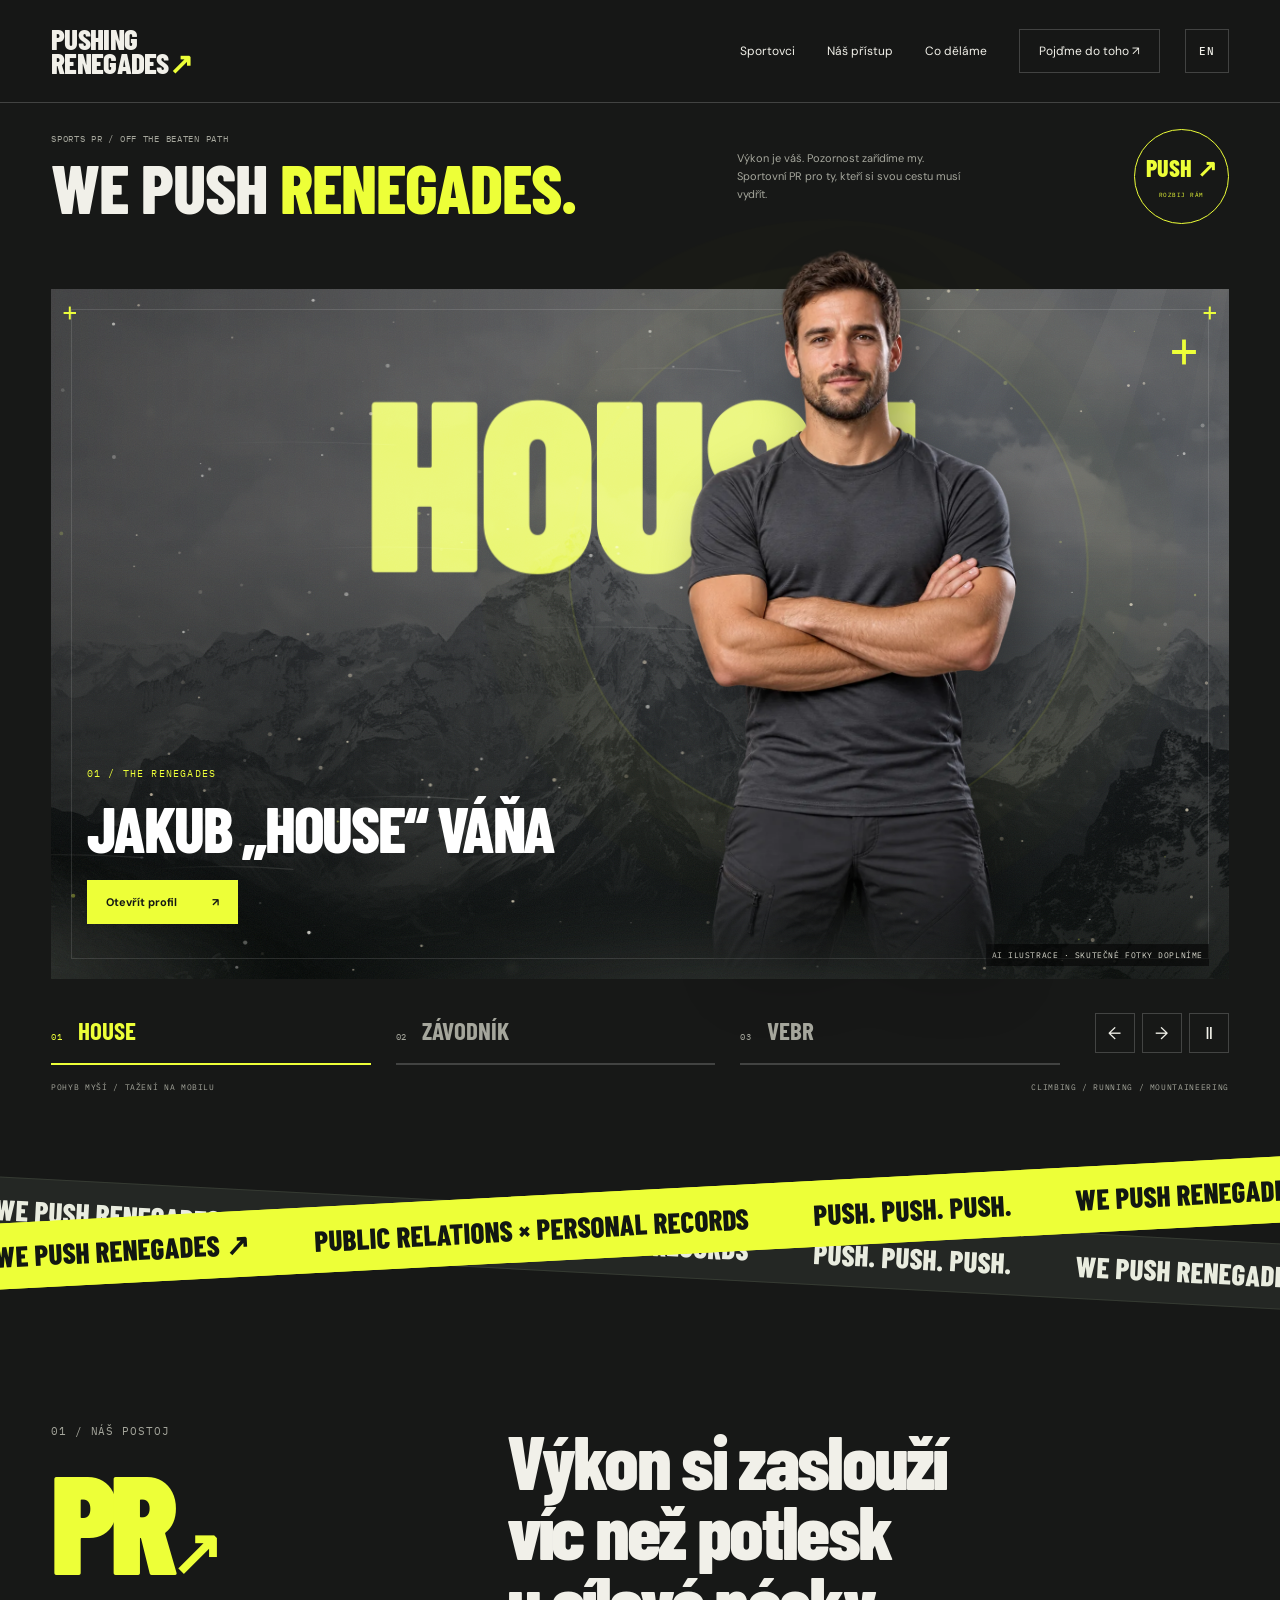
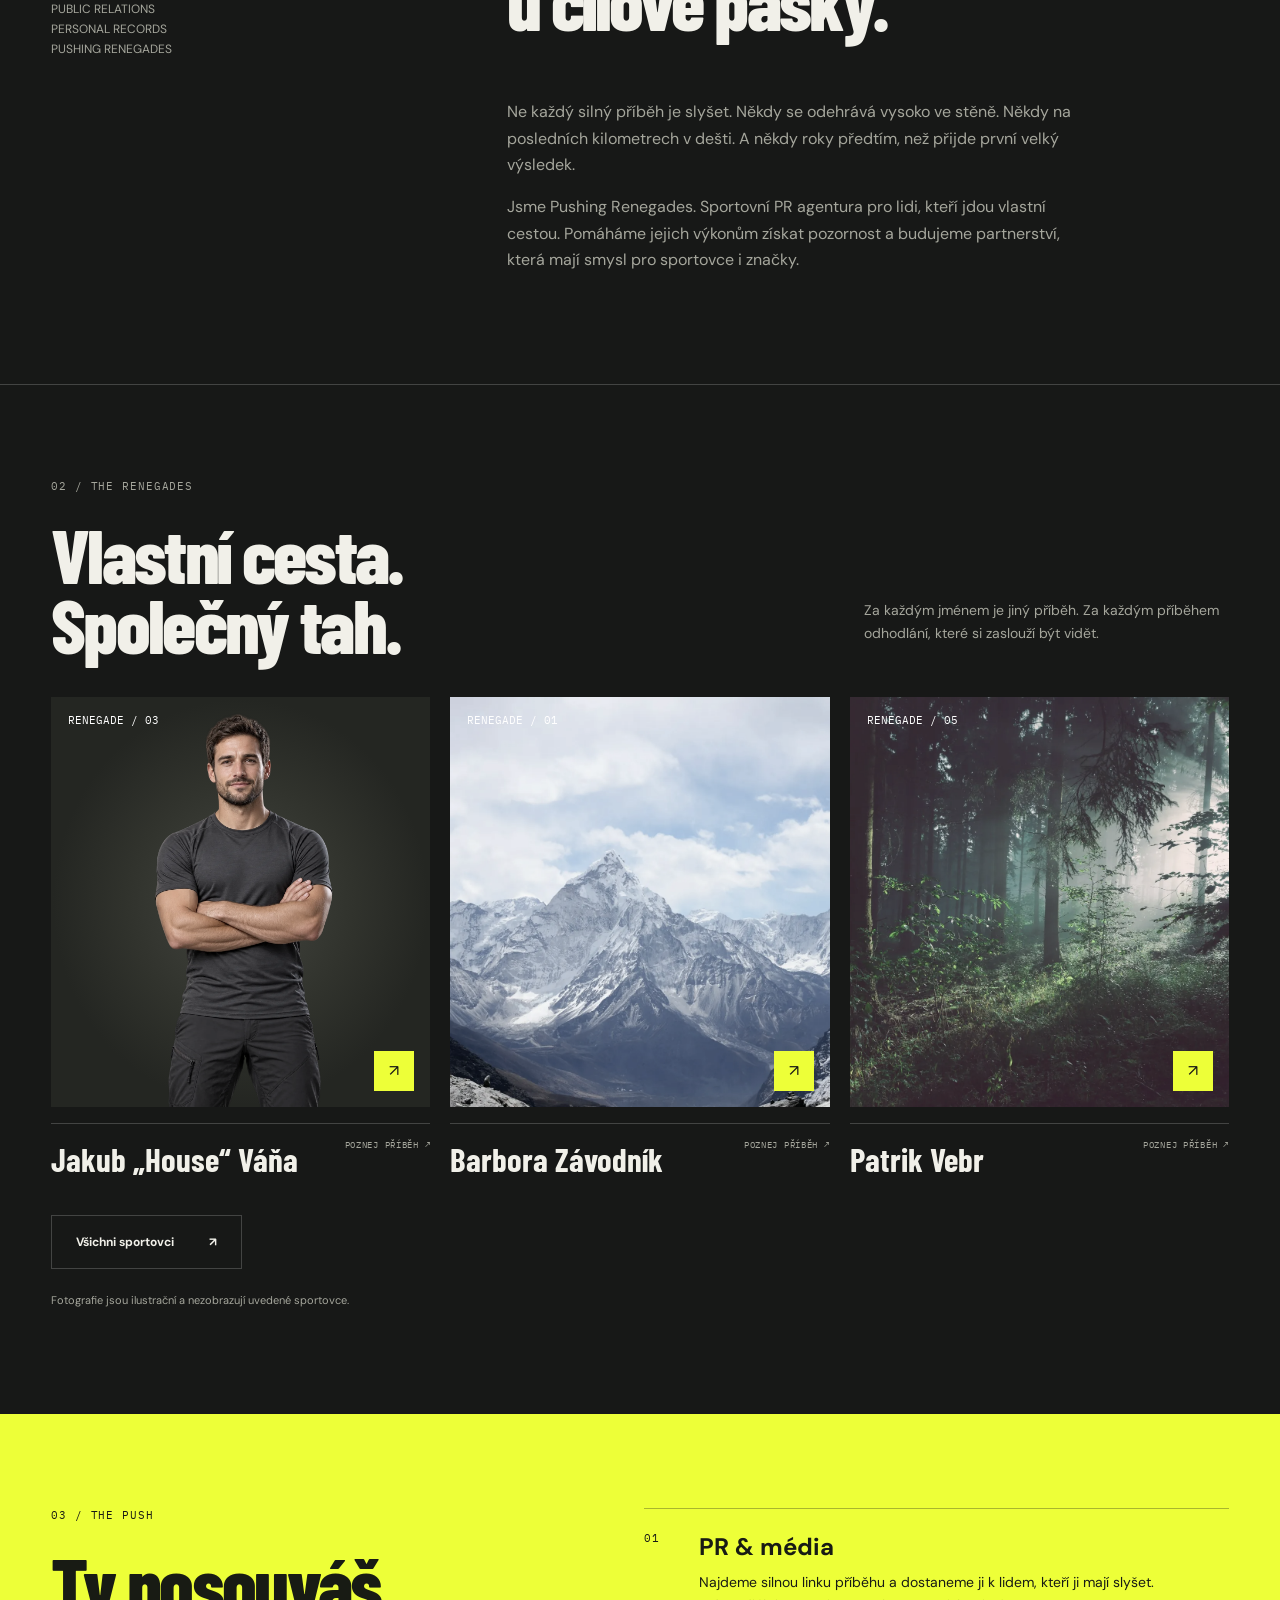
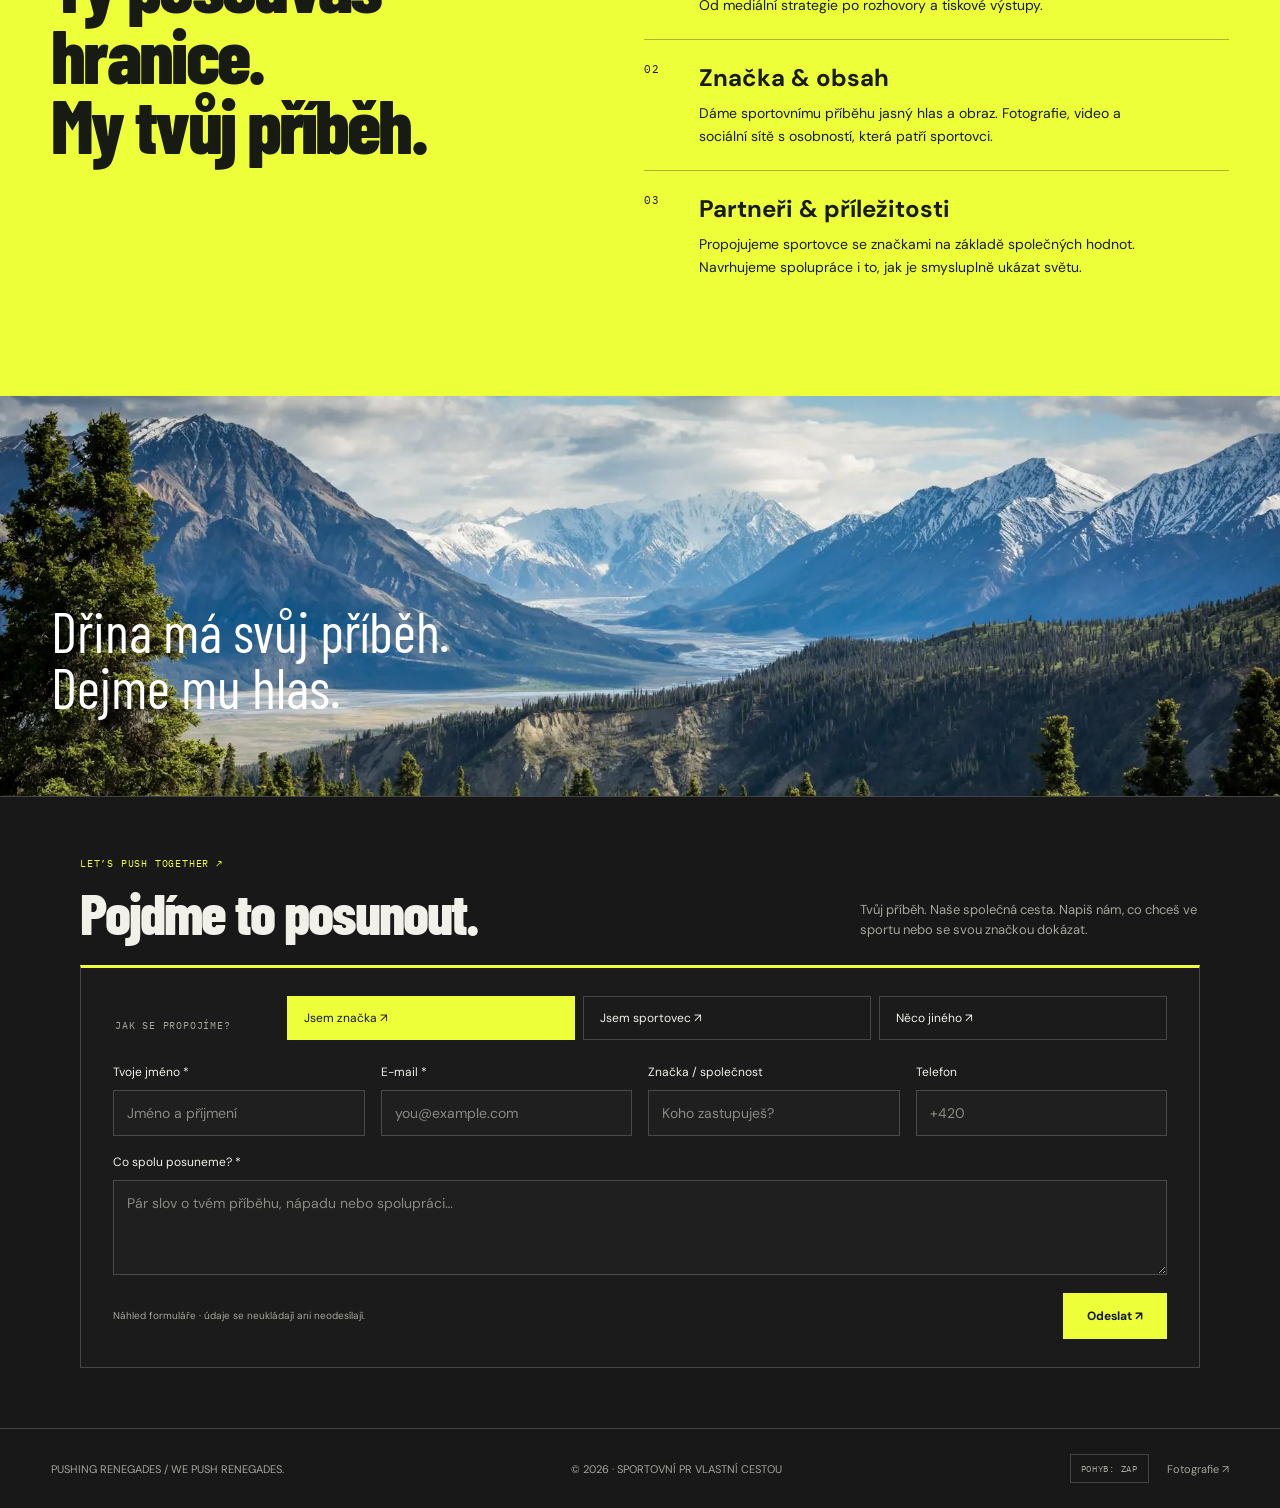
==== commit 0ea10981: "Add hero atmosphere: drifting dust, wind gusts, light rays, fog - effects.js: two-depth canvas dust " ====
--- a/web/index.html
+++ b/web/index.html
@@ -15,6 +15,7 @@
   <div id="app"></div>
   <dialog id="modal"><button id="close" aria-label="Zavřít / Close">×</button><div id="modalbody"></div></dialog>
   <script src="content.js"></script>
+  <script src="effects.js"></script>
   <script src="app.js"></script>
 </body>
 </html>
--- a/web/style.css
+++ b/web/style.css
@@ -1847,3 +1847,105 @@
     align-items: flex-start;
   }
 }
+
+/* ---------- Atmosféra úvodu: prach, paprsky, mlha ---------- */
+.scene-dust {
+  position: absolute;
+  inset: 0;
+  width: 100%;
+  height: 100%;
+  pointer-events: none;
+}
+.scene-dust-back {
+  z-index: 2;
+  mix-blend-mode: screen;
+}
+.scene-dust-front {
+  z-index: 4;
+  filter: blur(1.5px);
+  mix-blend-mode: screen;
+}
+.scene-rays {
+  position: absolute;
+  inset: 0;
+  z-index: 1;
+  pointer-events: none;
+  overflow: hidden;
+  mix-blend-mode: screen;
+}
+.scene-rays:before {
+  content: '';
+  position: absolute;
+  top: -60%;
+  right: -25%;
+  width: 130%;
+  height: 190%;
+  background: repeating-conic-gradient(from 200deg at 85% 0%, #fff3d60f 0deg 3deg, transparent 3deg 9deg, #fff3d608 9deg 11deg, transparent 11deg 17deg);
+  -webkit-mask-image: radial-gradient(ellipse 70% 60% at 80% 10%, #000 20%, transparent 75%);
+  mask-image: radial-gradient(ellipse 70% 60% at 80% 10%, #000 20%, transparent 75%);
+  animation: rays-sway 14s ease-in-out infinite alternate;
+  transform-origin: 85% 0%;
+}
+.scene-fog {
+  position: absolute;
+  left: 0;
+  right: 0;
+  bottom: 0;
+  height: 45%;
+  z-index: 1;
+  overflow: hidden;
+  pointer-events: none;
+}
+.scene-fog i {
+  position: absolute;
+  bottom: -30%;
+  left: -50%;
+  width: 200%;
+  height: 120%;
+  background: radial-gradient(ellipse 22% 45% at 20% 70%, #d9dccf26, transparent 70%), radial-gradient(ellipse 28% 40% at 55% 80%, #d9dccf1f, transparent 70%), radial-gradient(ellipse 20% 50% at 85% 75%, #d9dccf22, transparent 70%);
+  filter: blur(18px);
+  animation: fog-drift 38s linear infinite;
+}
+.scene-fog i + i {
+  bottom: -45%;
+  opacity: .7;
+  animation-duration: 56s;
+  animation-direction: reverse;
+}
+.scene-background img {
+  animation: ken-burns 22s ease-in-out infinite alternate;
+}
+.depth-slide.is-current .scene-figure img {
+  animation: figure-in 1.1s cubic-bezier(.2,.8,.2,1) both;
+}
+.depth-slide.is-current .scene-rays {
+  animation: rays-in 1.6s ease-out both;
+}
+@keyframes rays-sway {
+  from { transform: rotate(-4deg); opacity: .6; }
+  50% { opacity: 1; }
+  to { transform: rotate(5deg); opacity: .75; }
+}
+@keyframes rays-in {
+  from { opacity: 0; }
+}
+@keyframes fog-drift {
+  from { translate: 0 0; }
+  to { translate: 25% 0; }
+}
+@keyframes ken-burns {
+  from { scale: 1; }
+  to { scale: 1.07; }
+}
+@keyframes figure-in {
+  from { opacity: 0; translate: 0 40px; filter: blur(6px); }
+  to { opacity: 1; translate: 0 0; filter: blur(0); }
+}
+@media (prefers-reduced-motion: reduce) {
+  .scene-rays:before,
+  .scene-fog i,
+  .scene-background img,
+  .depth-slide.is-current .scene-figure img {
+    animation: none;
+  }
+}
